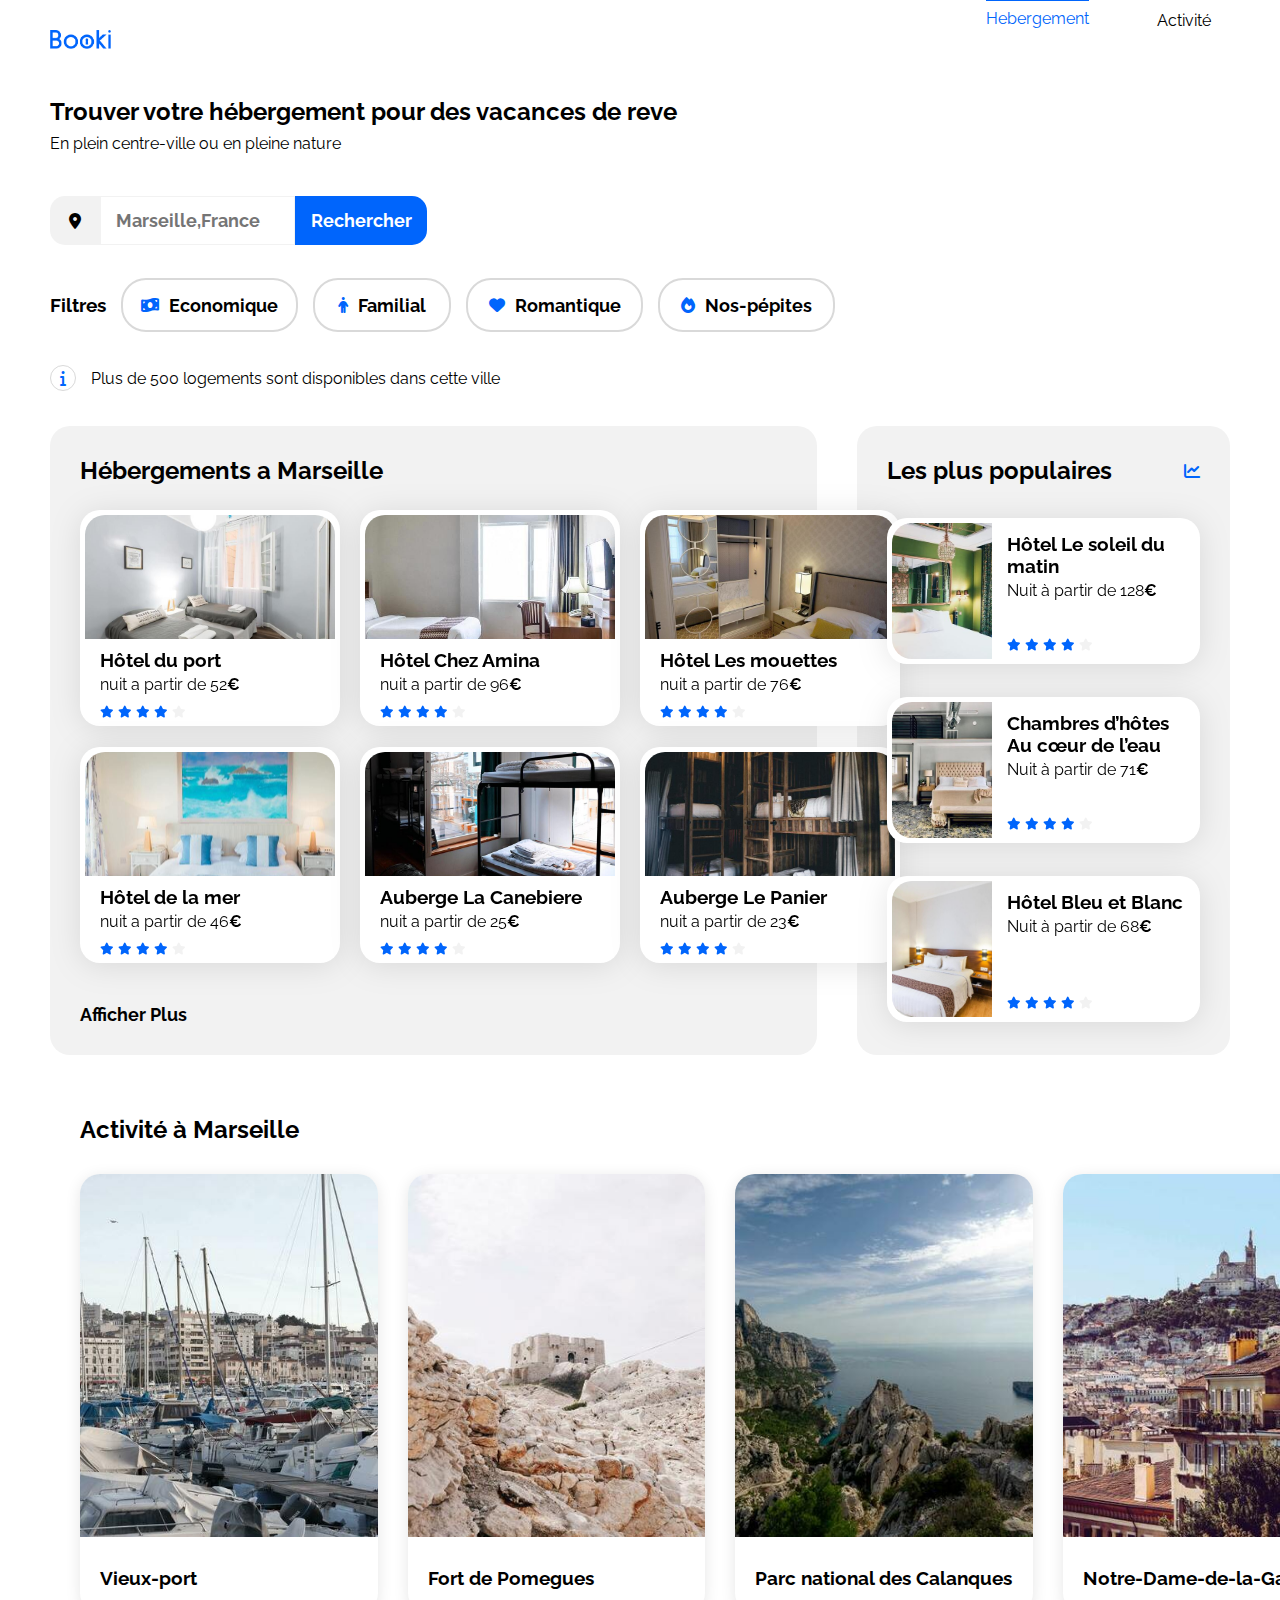
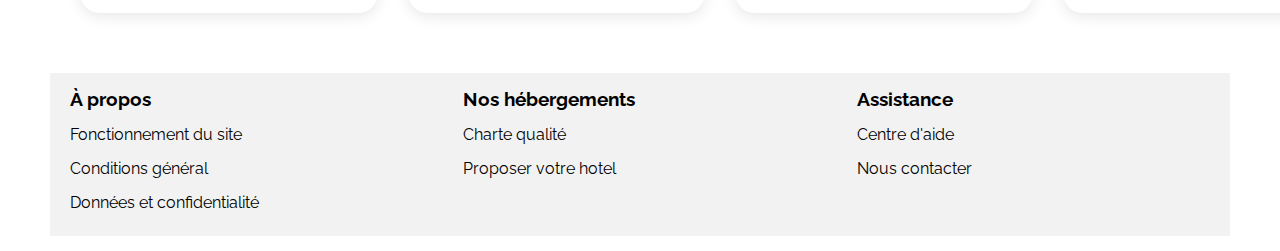
==== assets/index.html @ 6c4a09dc "envoie des documents sur le depot distant" ====
<!DOCTYPE html>
<html lang="fr">

<head>
    <meta charset="UTF-8">
    <meta name="viewport" content="width=device-width, initial-scale=1.0">
    <title>Booki</title>
    
<!-- Stylesheet-->

    <link rel="stylesheet" href="/assets/style.css">
    <link rel="stylesheet" href="https://cdnjs.cloudflare.com/ajax/libs/font-awesome/6.2.1/css/all.min.css"/>

<!-- Googlefonts--> 

    <link rel="preconnect" href="https://fonts.googleapis.com">
    <link rel="preconnect" href="https://fonts.gstatic.com" crossorigin>
    <link href="https://fonts.googleapis.com/css2?family=Raleway:wght@400;500;700&display=swap" rel="stylesheet">

</head>

<body>

    <div class="main-container">

    <!-- section logo/Navbar-->
        <header>
            <div class="logo">
                <img src="/assets/images/logo/Booki.png" alt="">
            </div>

            <nav class="navbar">
                <div class="button">
                    <div class="btn1">
                        <div class="underline-effect"></div>
                        <a class="navlinks" href="#hebergement" data-active="true">Hebergement</a> 
                    </div>
                    <div class="btn2">
                        <a class="navlinks" href="#activité" data-active="false">Activité</a>
                    </div> 
                </div>
            </nav>
        </header>

    
        <main>
        <!-- section Recherche-->   
        
        <section class="section-info">
            <div class="headline">
                <h2>Trouver votre hébergement pour des vacances de reve</h2>
                <p>En plein centre-ville ou en pleine nature</p>
             </div>

            <div class="search">
                <form action="#">
                    <div class="mapicon">
                        <i class="fa-solid fa-location-dot"></i>
                    </div>
                    <input class="search-input" type="search" placeholder="Marseille,France">
                    <button class="search-btn">Rechercher</button>
                    <button class="search-btn-phone"><i class="fa-solid fa-magnifying-glass"></i></button>
                </form>
            </div>

            <div class="filter-bar">
                <div class="filtretitle">
                     <h3>Filtres</h3>  
                </div>
                <div class="zonefiltres">
                    <div class="filtre-economique">
                        <div class="filter-icon">
                            <i class="fa-solid fa-money-bill-wave"></i>
                        </div>
                        <span>Economique</span>
    
                    </div>
                    <div class="filtre-familial">
                        <div class="filter-icon">
                            <i class="fa-solid fa-person"></i>
                        </div>
                        <span>Familial</span>
    
                    </div>
                    <div class="filtre-romantique">
                        <div class="filter-icon">
                            <i class="fa-solid fa-heart"></i>
                        </div>
                        <span>Romantique</span>
    
                    </div>
                    <div class="filtre-nos-pepites">
                        <div class="filter-icon">
                            <i class="fa-solid fa-fire"></i>
                        </div>
                        <span>Nos-pépites</span>
    
                    </div> 
                </div>
            </div>

            <div class="info-bar">
                <div class="info-icon">
                    <i class="fa-solid fa-info"></i>
                </div>
                <div class="info-txt">
                    <p>Plus de 500 logements sont disponibles dans cette ville</p>
                </div>
            </div>
        </section>
    
    <!-- section hebergement/populaire--> 


        <div id="hebergement"   class="hebergement-populaire">
            <section class="hebergement">
                <div class="hebergement-title">
                    <h2 class="section-title">Hébergements a Marseille</h2>
                </div>
                <div class="hebergements-card">
                    <div class="ligne1">
                        <a href="#">
                            <article class="card">
                                <img src="/assets/images/hebergement/fred-kleber.jpg" alt="">
                                <div class="card-content">
                                    <div class="card-txt">
                                        <h3 class="card-title">Hôtel du port</h3>
                                        <p class="card-subtitle">nuit a partir de 52<span class="euro">€</span></p>
                                    </div>
                                    <div class="card-rating">
                                        <i class="fa-xs fa-solid fa-star" aria-hidden="true"></i>
                                        <i class="fa-xs fa-solid fa-star" aria-hidden="true"></i>
                                        <i class="fa-xs fa-solid fa-star" aria-hidden="true"></i>
                                        <i class="fa-xs fa-solid fa-star" aria-hidden="true"></i>
                                        <i class="fa-xs fa-solid fa-star neutral-star" aria-hidden="true"></i>
                                        <span class="sr-only">Note de 4 sur 5</span>
                                    </div>
                                </div>
                            </article>
                        </a>
                        <a href="#">
                            <article class="card">
                                <img src="/assets/images/hebergement/febrian-zakaria.jpg" alt="">
                                <div class="card-content">
                                    <div class="card-txt">
                                        <h3 class="card-title">Hôtel Chez Amina</h3>
                                        <p class="card-subtitle">nuit a partir de 96<span class="euro">€</span></p>
                                    </div>
                                    <div class="card-rating">
                                        <i class="fa-xs fa-solid fa-star" aria-hidden="true"></i>
                                        <i class="fa-xs fa-solid fa-star" aria-hidden="true"></i>
                                        <i class="fa-xs fa-solid fa-star" aria-hidden="true"></i>
                                        <i class="fa-xs fa-solid fa-star" aria-hidden="true"></i>
                                        <i class="fa-xs fa-solid fa-star neutral-star" aria-hidden="true"></i>
                                        <span class="sr-only">Note de 4 sur 5</span>
                                    </div>
                                </div>
                            </article>
                        </a>
                        <a href="#">
                            <article class="card">
                                <img src="/assets/images/hebergement/reisetopia.jpg" alt="">
                                <div class="card-content">
                                    <div class="card-txt">
                                        <h3 class="card-title">Hôtel Les mouettes</h3>
                                        <p class="card-subtitle">nuit a partir de 76<span class="euro">€</span></p>
                                    </div>
                                    <div class="card-rating">
                                        <i class="fa-xs fa-solid fa-star" aria-hidden="true"></i>
                                        <i class="fa-xs fa-solid fa-star" aria-hidden="true"></i>
                                        <i class="fa-xs fa-solid fa-star" aria-hidden="true"></i>
                                        <i class="fa-xs fa-solid fa-star" aria-hidden="true"></i>
                                        <i class="fa-xs fa-solid fa-star neutral-star" aria-hidden="true"></i>
                                        <span class="sr-only">Note de 4 sur 5</span>
                                    </div>
                                </div>
                            </article>
                        </a>
                    </div>
                    <div class="ligne2">
                        <a href="#">
                            <article class="card">
                                <img src="/assets/images/hebergement/annie-spratt.jpg" alt="">
                                <div class="card-content">
                                    <div class="card-txt">
                                        <h3 class="card-title">Hôtel de la mer</h3>
                                        <p class="card-subtitle">nuit a partir de 46<span class="euro">€</span></p>
                                    </div>
                                    <div class="card-rating">
                                        <i class="fa-xs fa-solid fa-star" aria-hidden="true"></i>
                                        <i class="fa-xs fa-solid fa-star" aria-hidden="true"></i>
                                        <i class="fa-xs fa-solid fa-star" aria-hidden="true"></i>
                                        <i class="fa-xs fa-solid fa-star" aria-hidden="true"></i>
                                        <i class="fa-xs fa-solid fa-star neutral-star" aria-hidden="true"></i>
                                        <span class="sr-only">Note de 4 sur 5</span>
                                    </div>
                                </div>
                            </article>
                        </a>
                        <a href="#">
                            <article class="card">
                                <img src="/assets/images/hebergement/marcus-loke.jpg" alt="">
                                <div class="card-content">
                                    <div class="card-txt">
                                        <h3 class="card-title">Auberge La Canebiere</h3>
                                        <p class="card-subtitle">nuit a partir de 25<span class="euro">€</span></p>
                                    </div>
                                    <div class="card-rating">
                                        <i class="fa-xs fa-solid fa-star" aria-hidden="true"></i>
                                        <i class="fa-xs fa-solid fa-star" aria-hidden="true"></i>
                                        <i class="fa-xs fa-solid fa-star" aria-hidden="true"></i>
                                        <i class="fa-xs fa-solid fa-star" aria-hidden="true"></i>
                                        <i class="fa-xs fa-solid fa-star neutral-star" aria-hidden="true"></i>
                                        <span class="sr-only">Note de 4 sur 5</span>
                                    </div>
                                </div>
                            </article>
                        </a>
                        <a href="#">
                            <article class="card">
                                <img src="/assets/images/hebergement/nicate-lee.jpg" alt="">
                                <div class="card-content">
                                    <div class="card-txt">
                                        <h3 class="card-title">Auberge Le Panier</h3>
                                        <p class="card-subtitle">nuit a partir de 23<span class="euro">€</span></p>
                                    </div>
                                    <div class="card-rating">
                                        <i class="fa-xs fa-solid fa-star" aria-hidden="true"></i>
                                        <i class="fa-xs fa-solid fa-star" aria-hidden="true"></i>
                                        <i class="fa-xs fa-solid fa-star" aria-hidden="true"></i>
                                        <i class="fa-xs fa-solid fa-star" aria-hidden="true"></i>
                                        <i class="fa-xs fa-solid fa-star neutral-star" aria-hidden="true"></i>
                                        <span class="sr-only">Note de 4 sur 5</span>
                                    </div>
                                </div>
                            </article>
                        </a>
                    </div>
                    
                    
                </div>
                <div class="Affichertxt">
                    <span>Afficher Plus</span>
                </div>
            </section>

            <section class="populaires">
                    <div class="populaires-title">
                        <h2 class="section-title">Les plus populaires</h2>
                        <i class="fa-solid fa-chart-line" aria-hidden="true"></i>
                    </div>
                    <div class="populaires-cards">
                        <a href="#">
                            <article class="card">
                                <img src="/assets/images/hebergement/emile-guillemot.jpg" alt="Image de la chambre d'hôtel montrant un lit">
                                <div class="card-content">
                                    <div class="card-txt">
                                        <h3 class="card-title">Hôtel Le soleil du matin</h3>
                                        <p class="card-subtitle">Nuit à partir de 128<span class="euro">€</span></p>
                                    </div>
                                    <div class="card-rating">
                                        <i class="fa-xs fa-solid fa-star" aria-hidden="true"></i>
                                        <i class="fa-xs fa-solid fa-star" aria-hidden="true"></i>
                                        <i class="fa-xs fa-solid fa-star" aria-hidden="true"></i>
                                        <i class="fa-xs fa-solid fa-star" aria-hidden="true"></i>
                                        <i class="fa-xs fa-solid fa-star neutral-star" aria-hidden="true"></i>
                                        <span class="sr-only">Note de 4 sur 5</span>
                                    </div>
                                </div>
                            </article>
                        </a>
                        <a href="#">
                            <article class="card">
                                <img src="/assets/images/hebergement/aw-creative.jpg" alt="Image de la chambre d'hôtel montrant un lit">
                                <div class="card-content">
                                    <div class="card-txt">
                                        <h3 class="card-title">Chambres d’hôtes Au cœur de l’eau</h3>
                                        <p class="card-subtitle">Nuit à partir de 71<span class="euro">€</span></p>
                                    </div>
                                    <div class="card-rating">
                                        <i class="fa-xs fa-solid fa-star" aria-hidden="true"></i>
                                        <i class="fa-xs fa-solid fa-star" aria-hidden="true"></i>
                                        <i class="fa-xs fa-solid fa-star" aria-hidden="true"></i>
                                        <i class="fa-xs fa-solid fa-star" aria-hidden="true"></i>
                                        <i class="fa-xs fa-solid fa-star neutral-star" aria-hidden="true"></i>
                                        <span class="sr-only">Note de 4 sur 5</span>
                                    </div>
                                </div> 
                            </article>
                        </a>
                        <a href="#">
                            <article class="card">
                                <img src="/assets/images/hebergement/febrian-zakaria2.jpg" alt="Image de la chambre d'hôtel montrant un lit">
                                <div class="card-content">
                                    <div class="card-txt">
                                        <h3 class="card-title">Hôtel Bleu et Blanc</h3>
                                        <p class="card-subtitle">Nuit à partir de 68<span class="euro">€</span></p>
                                    </div>
                                    <div class="card-rating">
                                        <i class="fa-xs fa-solid fa-star" aria-hidden="true"></i>
                                        <i class="fa-xs fa-solid fa-star" aria-hidden="true"></i>
                                        <i class="fa-xs fa-solid fa-star" aria-hidden="true"></i>
                                        <i class="fa-xs fa-solid fa-star" aria-hidden="true"></i>
                                        <i class="fa-xs fa-solid fa-star neutral-star" aria-hidden="true"></i>
                                        <span class="sr-only">Note de 4 sur 5</span>
                                    </div>
                                </div>
                            </article>
                        </a>
                    </div>
                </section>
        </div>

    <!-- section activite-->
    
        <div id="activité" class="activité">
            <div class="activite-title">
                <h2 class="section-title">Activité à Marseille</h2>
            </div>

            <div class="activite-cards">
                <a href="#">
                    <article class="card">
                        <img src="/assets/images/activité/reno-laithienne.jpg" alt="">
                        <div class="card-content">
                            <h3 class="card-title">Vieux-port</h3>
                        </div>
                    </article>
                </a>

                <a href="#">
                    <article class="card">
                        <img src="/assets/images/activité/paul-hermann.jpg" alt="">
                        <div class="card-content">
                            <h3 class="card-title">Fort de Pomegues</h3>
                        </div>
                    </article>
                </a>

                <a href="#">
                    <article class="card">
                        <img src="/assets/images/activité/kilyan-sockalingum.jpg" alt="">
                        <div class="card-content">
                            <h3 class="card-title">Parc national des Calanques</h3>
                        </div>
                    </article>
                </a>

                <a href="#">
                    <article class="card">
                        <img src="/assets/images/activité/florian-wehde.jpg" alt="">
                        <div class="card-content">
                            <h3 class="card-title">Notre-Dame-de-la-Garde</h3>
                        </div>
                    </article>
                </a>

            </div>
        </div>
    </main>
    <!-- section Footer--> 

        <footer>
            <div class="zone">
               <div class="zonetxt">
                <h3>À propos</h3>
                <a href="#">Fonctionnement du site</a>
                <a href="#">Conditions général</a>
                <a href="#">Données et confidentialité</a>
               </div> 
            </div>

            <div class="zone">
                <div class="zonetxt">
                 <h3>Nos hébergements</h3>
                 <a href="#">Charte qualité</a>
                 <a href="#">Proposer votre hotel</a>
                </div> 
             </div>

             <div class="zone">
                <div class="zonetxt">
                 <h3>Assistance</h3> 
                 <a href="#">Centre d'aide</a>
                 <a href="#">Nous contacter</a>
                </div> 
             </div>
        </footer>
    </div>
</body>
---- assets/style.css ----
/****** General ***********/
* {
    font-family: 'Raleway', sans-serif;
    text-decoration: none;
    margin: 0;
}


body {
    display: flex;
    justify-content: center;
}

.main-container{
    width: 100%;
    max-width: 1440px;
    padding: 0 50px;
    box-sizing: border-box;
    display: flex;
    flex-direction: column;
}


/* style du header */
header {
    width: 100%;
    max-width: 1440px;
    height: 97px;
    display: flex;
    flex-direction: row;
    justify-content: space-between;
}

.logo img {
    width: 61px;
    height: 19px;
    padding-top: 30px;
}

.navbar {
    display: flex;
    justify-content:flex-end;
    width: 344px;
    height: 35px;

}

.button {
    display: flex;
    flex-direction: row;
    align-items: center;
    width: 244px;
    height: 35px;
    gap: 68px;
}

.btn1 {
    border-top: solid 2px #0065fc;
    color: #0065fc;
    height: 35px;
    display: flex;
    justify-content: center;
    align-items: center;
}

.btn1 .navlinks {
    color: #0065fc;
    font-weight: 400;
    font-size: 16px;
}

.btn2 {
    height: 35px;
    display: flex;
    align-items: center;
    justify-content: center;
    padding-top: 5px;
}

.btn2 .navlinks {
    color: black;
    font-weight: 400;
    font-size: 16px;
}


/* Style de la partie info */

.section-info {
    display: flex;
    flex-direction: column;
    gap: 35px;
    width: 100%;
}

.headline p {
    font-size: 16px;
    font-weight: 400;
    line-height: 35px;
}

/* Style de la section recherche */
form {
    display: flex;
}

.search-input {
    width: 195px;
    height: 49px;
    border: solid #F2F2F2 1px;
    padding: 15px;
    font-size: 18px;
    font-weight: 700;
}

.search-btn {
    width: 132px;
    height: 49px;
    border: 1px;
    border-top-right-radius: 15px;
    border-bottom-right-radius: 15px;
    background-color: #0065fc;
    display: flex;
    justify-content: center;
    align-items: center;
    color: white;
    font-size: 18px;
    font-weight: 700;
}

.search-btn-phone{
    width:  49px;
    height: 49px;
    border: 1px;
    border-radius: 15px;
    background-color: #0065fc;
    display: none;
    justify-content: center;
    align-items: center;
    font-size: 18px;
    font-weight: 700;
}

.search-btn-phone i {
    color: white;
}

.mapicon {
    display: flex;
    width: 50px;
    height: 49px;
    align-items: center;
    justify-content: center;
    box-sizing: border-box;
    border-top-left-radius: 15px;
    border-bottom-left-radius: 15px;
    background-color: #F2F2F2;
}

.mapicon i {
    color: black;
}

/* Style de la section filtres */

.filter-bar {
    height: 50px;
    width: 100%;
    gap: 15px;
    display: flex;
    flex-direction: row;
    align-items: center;
}

.zonefiltres {
    display: flex;
    flex-direction: row;
    gap: 15px;
}

.filter-bar span {
    color: black;
    font-size: 18px;
    font-weight: 700;
}

.filtre-economique {
    height: 50px;
    width: 173px;
    border: 2px solid #D9D9D9;
    border-radius:25px;
    display: flex;
    justify-content: center;
    align-items: center;
    gap: 10px;

}

.filtre-romantique{
    height: 50px;
    width: 173px;
    border: 2px solid #D9D9D9;
    border-radius:25px;
    display: flex;
    justify-content: center;
    align-items: center;
    gap: 10px;
}

.filtre-familial{
    height: 50px;
    width: 134px;
    border: 2px solid #D9D9D9;
    border-radius:25px;
    display: flex;
    justify-content: center;
    align-items: center;
    gap: 10px;
}

.filtre-nos-pepites{
    height: 50px;
    width: 173px;
    border: 2px solid #D9D9D9;
    border-radius:25px;
    display: flex;
    justify-content: center;
    align-items: center;
    gap: 10px;

}

.filter-icon i {
    color: #0065fc;
    font-weight: 900;

}

/* Style Info bar */

.info-bar {
 display: flex;
 flex-direction: row;
 align-items: center;
 gap: 15px;
 margin-bottom: 35px;
}

.info-icon {
    width: 24px;
    height: 24px;
    border: 1px solid #D9D9D9;
    border-radius: 50%;
    display: flex;
    align-items: center;
    justify-content: center;
}

.info-icon i {
    color: #0065fc;
}

/* Hebergement et populaire */

.hebergement-populaire {
    display: flex;
    justify-content: space-between;
    gap: 40px;
    width: 100%;
}

.hebergement-populaire section {
    background-color: #F2F2F2;
    border-radius: 20px;
    padding: 30px;
    box-sizing: border-box;
    gap: 30px;
}

.card img {
    object-fit: cover;
}

.euro {
    font-weight: 700;
}

.fa-solid {
    color: #0065fc;
}

.neutral-star {
    color: #F2F2F2;
}

.card-title {
    margin-top: 10px;
    margin-bottom: 4px;
    color: black;
}

/* Hebergement*/

.hebergement {
    width: 65% ;
}

.hebergements-card {
    display: flex;
    flex-direction: column;
    gap: 30px;
    padding-top: 25px;
}

.ligne1 {
    display: flex;
    flex-direction: row;
    gap: 20px;
    width: 811px;
    height: 207px;
}

.ligne2 {
    display: flex;
    flex-direction: row;
    gap: 20px;
    width: 811px;
    height: 207px;
}
.hebergements-card img {
    width: 250px;
    height: 124px;
    border-top-left-radius: 20px;
    border-top-right-radius: 20px;
}
.hebergements-card .card {
    display: flex;
    background-color: white;
    flex-direction: column;
    border-radius: 20px;
    padding: 5px;
    filter: drop-shadow(0px 3px 15px rgba(0, 0, 0, 0.1));
}

.hebergements-card .card-content {
    display: flex;
    flex-direction: column;
    padding-left: 15px;
    gap: 8px;
}


.hebergements-card .card-subtitle {
    margin: 0;
    color: black;
}

.Affichertxt {
    font-size: 18px;
    font-weight: 700;
    margin-top: 50px;
}


/* Populaire */

.populaires {
    width: 32%;
}

.populaires-title {
    display: flex;
    justify-content: space-between;
    align-items: center;
}

.populaires-cards .card {
    display: flex;
    margin-top: 33px;
    background-color: white;
    border-radius: 20px;
    padding: 5px;
    filter: drop-shadow(0px 3px 15px rgba(0, 0, 0, 0.1));
}

.populaires-cards img {
    width: 33%;
    height: 136px;
    border-top-left-radius: 20px;
    border-bottom-left-radius: 20px;
}

.populaires-cards .card-content {
    width: 67%;
    padding-left: 15px;
    display: flex;
    flex-direction: column;
    justify-content: space-between;
    box-sizing: border-box;
}

.populaires-cards .card-title {
    margin-top: 10px;
    margin-bottom: 4px;
}

.populaires-cards .card-subtitle {
    margin: 0;
    color: black;
}

.populaires-cards .card-rating {
    margin-bottom: 5px;
}

/* Style section activité */

.activité {
    width: 100%;
    gap: 30px;
    padding: 30px;
    margin-top: 30px;
    margin-bottom: 30px;
    display: flex;
    flex-direction: column;
}

.activite-cards {
    display: flex;
    flex-direction: row;
    gap: 30px;
}

.activite-cards .card {
    width: 297.5px;
    height: 439px;
    background-color: white;
    display: flex;
    flex-direction: column;
    border-radius: 20px;
    box-shadow: 0px 3px 15px 0px rgba(0, 0, 0, 0.1);

}

.activite-cards img {
    width: 297.5px;
    height: 363px;
    border-top-left-radius: 20px;
    border-top-right-radius: 20px;
}

.activite-cards .card-content {
    padding: 20px;
}

/* Style du footer */

footer {
    width: 100%;
    height: 163px;
    background-color:rgba(242, 242, 242, 1);
    display: flex;
    flex-direction: row;
}

.zone {
    width: 446.67px;
    height: 163px;
    padding-left: 20px;
    padding-top: 15px;
}
.zonetxt  {
    padding-left: 0%;
    display: flex;
    flex-direction: column;
    gap: 15px;
}
.zonetxt a {
    font-size: 16px;
    font-weight: 400;
    color: black;
}

/* Version responsive (media queries) */

/* Medium devices (tablets, less/equal than 1024px) */
@media screen and (max-width: 1024px) {


.hebergement-populaire {
    flex-direction: column;
    width: 924px;
}

.hebergement {
    width: 100%;
}

.hebergements-card .card {
    width: 268px;
}

.hebergements-card img {
    width: 100%;
}

.populaires {
    width: 100%;
}

.populaires-cards {
    display: flex;
    flex-direction: row;
    justify-content: space-between;
}

.populaires-cards a {
    width: 30%;
}

.populaires-cards .card-title {
    font-size: 14px;
}

.populaires-cards .card-subtitle {
    font-size: 13px;
}

.activite-cards .card {
    width: 193.5px;
    height: 270px;
}
.activite-cards img {
    width: 193.5px;
    height: 172px;
}


}

/* Petit ecran (telephones,plus petit ou egal a 375px ) 

@media screen and (max-width: 375px) {

    .main-container {
        padding: 0;
    }

    header {
        flex-direction: column;
        align-items: center;
        margin-bottom: 30px;
    }

    .navbar {
        width: 100%
    }

    .button {
        width: 100%;
        gap: 0;
    }

    .btn1 {
        border-bottom: solid 2px #0065fc;
        border-top: none;
        width: 50%;
    }

    .btn2 {
        border-bottom: solid 2px #F2F2F2;
        width: 50%;
    }

    .section-info {
        padding-left: 20px;
        padding-right: 20px;
    }

    .search-btn {
        display: none;
    }

    .search-btn-phone {
        display: flex;
    }

    .search-input {
        width: 236px;
    }

    .filter-bar {
        flex-direction: column;
    }


  
}  */
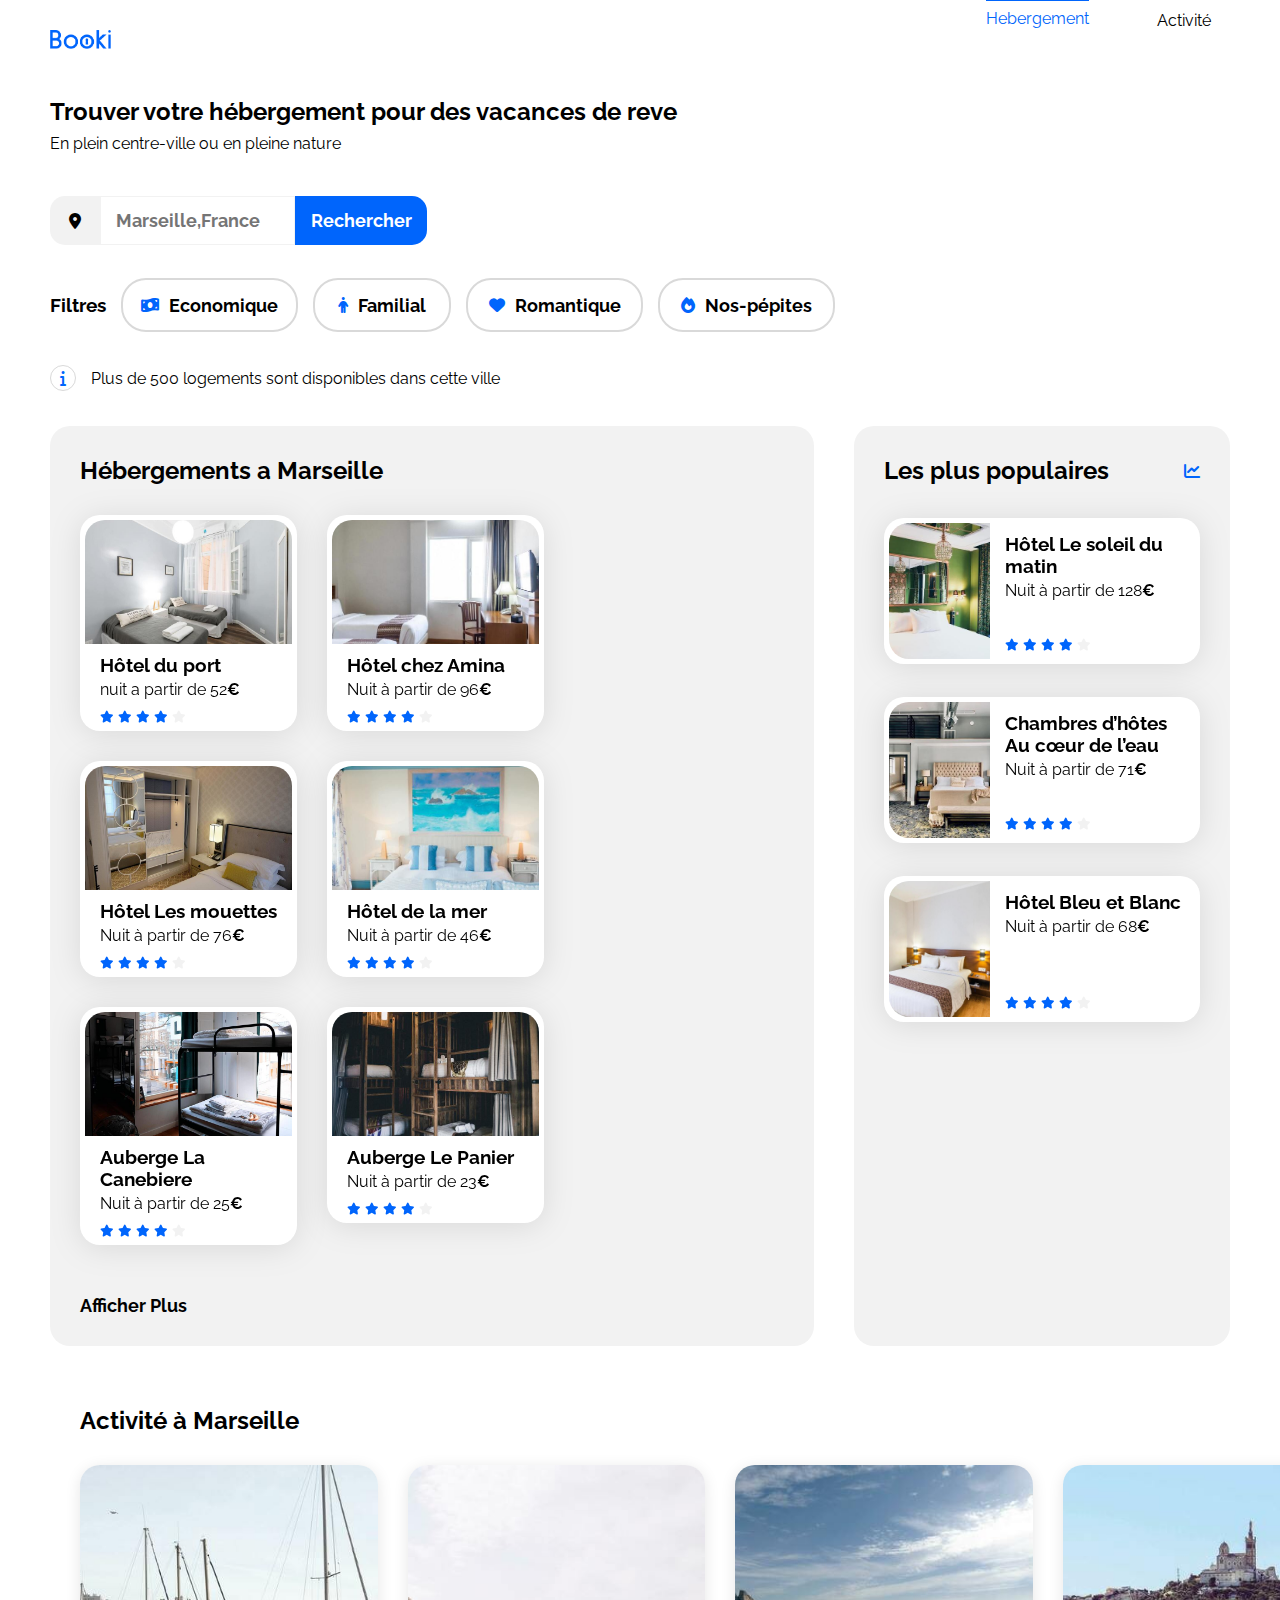
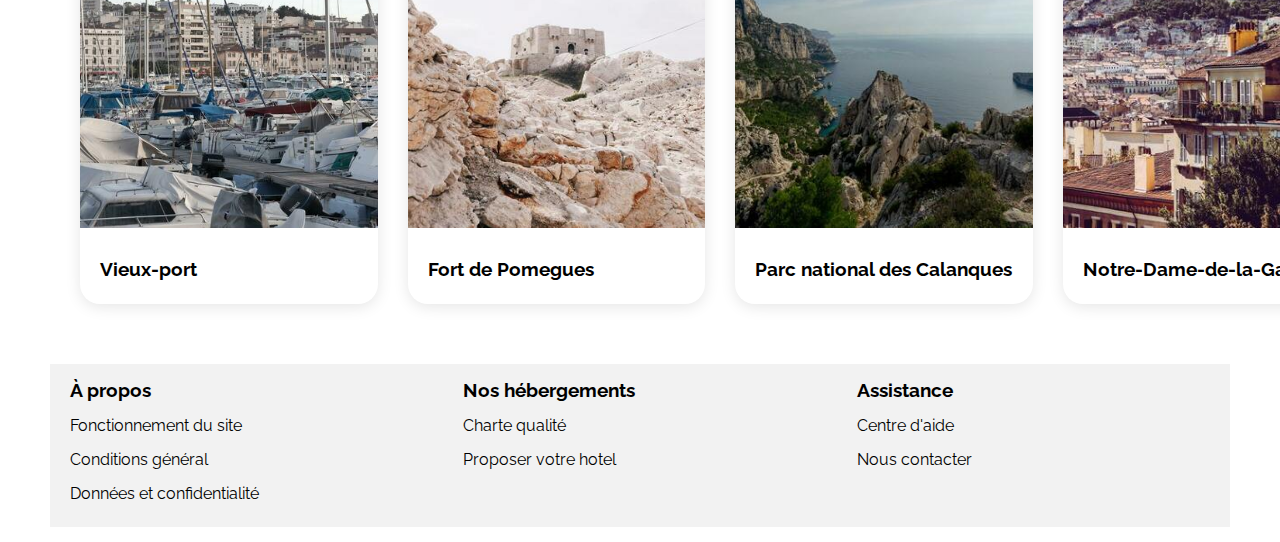
==== commit f61bd08e: "changement des cartes de la partie hebergement" ====
--- a/assets/index.html
+++ b/assets/index.html
@@ -117,128 +117,130 @@
                 <div class="hebergement-title">
                     <h2 class="section-title">Hébergements a Marseille</h2>
                 </div>
-                <div class="hebergements-card">
-                    <div class="ligne1">
-                        <a href="#">
-                            <article class="card">
-                                <img src="/assets/images/hebergement/fred-kleber.jpg" alt="">
-                                <div class="card-content">
-                                    <div class="card-txt">
-                                        <h3 class="card-title">Hôtel du port</h3>
-                                        <p class="card-subtitle">nuit a partir de 52<span class="euro">€</span></p>
-                                    </div>
-                                    <div class="card-rating">
-                                        <i class="fa-xs fa-solid fa-star" aria-hidden="true"></i>
-                                        <i class="fa-xs fa-solid fa-star" aria-hidden="true"></i>
-                                        <i class="fa-xs fa-solid fa-star" aria-hidden="true"></i>
-                                        <i class="fa-xs fa-solid fa-star" aria-hidden="true"></i>
-                                        <i class="fa-xs fa-solid fa-star neutral-star" aria-hidden="true"></i>
-                                        <span class="sr-only">Note de 4 sur 5</span>
-                                    </div>
-                                </div>
-                            </article>
-                        </a>
-                        <a href="#">
-                            <article class="card">
-                                <img src="/assets/images/hebergement/febrian-zakaria.jpg" alt="">
-                                <div class="card-content">
-                                    <div class="card-txt">
-                                        <h3 class="card-title">Hôtel Chez Amina</h3>
-                                        <p class="card-subtitle">nuit a partir de 96<span class="euro">€</span></p>
-                                    </div>
-                                    <div class="card-rating">
-                                        <i class="fa-xs fa-solid fa-star" aria-hidden="true"></i>
-                                        <i class="fa-xs fa-solid fa-star" aria-hidden="true"></i>
-                                        <i class="fa-xs fa-solid fa-star" aria-hidden="true"></i>
-                                        <i class="fa-xs fa-solid fa-star" aria-hidden="true"></i>
-                                        <i class="fa-xs fa-solid fa-star neutral-star" aria-hidden="true"></i>
-                                        <span class="sr-only">Note de 4 sur 5</span>
-                                    </div>
-                                </div>
-                            </article>
-                        </a>
-                        <a href="#">
-                            <article class="card">
-                                <img src="/assets/images/hebergement/reisetopia.jpg" alt="">
-                                <div class="card-content">
-                                    <div class="card-txt">
-                                        <h3 class="card-title">Hôtel Les mouettes</h3>
-                                        <p class="card-subtitle">nuit a partir de 76<span class="euro">€</span></p>
-                                    </div>
-                                    <div class="card-rating">
-                                        <i class="fa-xs fa-solid fa-star" aria-hidden="true"></i>
-                                        <i class="fa-xs fa-solid fa-star" aria-hidden="true"></i>
-                                        <i class="fa-xs fa-solid fa-star" aria-hidden="true"></i>
-                                        <i class="fa-xs fa-solid fa-star" aria-hidden="true"></i>
-                                        <i class="fa-xs fa-solid fa-star neutral-star" aria-hidden="true"></i>
-                                        <span class="sr-only">Note de 4 sur 5</span>
-                                    </div>
-                                </div>
-                            </article>
-                        </a>
-                    </div>
-                    <div class="ligne2">
-                        <a href="#">
-                            <article class="card">
-                                <img src="/assets/images/hebergement/annie-spratt.jpg" alt="">
-                                <div class="card-content">
-                                    <div class="card-txt">
-                                        <h3 class="card-title">Hôtel de la mer</h3>
-                                        <p class="card-subtitle">nuit a partir de 46<span class="euro">€</span></p>
-                                    </div>
-                                    <div class="card-rating">
-                                        <i class="fa-xs fa-solid fa-star" aria-hidden="true"></i>
-                                        <i class="fa-xs fa-solid fa-star" aria-hidden="true"></i>
-                                        <i class="fa-xs fa-solid fa-star" aria-hidden="true"></i>
-                                        <i class="fa-xs fa-solid fa-star" aria-hidden="true"></i>
-                                        <i class="fa-xs fa-solid fa-star neutral-star" aria-hidden="true"></i>
-                                        <span class="sr-only">Note de 4 sur 5</span>
-                                    </div>
-                                </div>
-                            </article>
-                        </a>
-                        <a href="#">
-                            <article class="card">
-                                <img src="/assets/images/hebergement/marcus-loke.jpg" alt="">
-                                <div class="card-content">
-                                    <div class="card-txt">
-                                        <h3 class="card-title">Auberge La Canebiere</h3>
-                                        <p class="card-subtitle">nuit a partir de 25<span class="euro">€</span></p>
-                                    </div>
-                                    <div class="card-rating">
-                                        <i class="fa-xs fa-solid fa-star" aria-hidden="true"></i>
-                                        <i class="fa-xs fa-solid fa-star" aria-hidden="true"></i>
-                                        <i class="fa-xs fa-solid fa-star" aria-hidden="true"></i>
-                                        <i class="fa-xs fa-solid fa-star" aria-hidden="true"></i>
-                                        <i class="fa-xs fa-solid fa-star neutral-star" aria-hidden="true"></i>
-                                        <span class="sr-only">Note de 4 sur 5</span>
-                                    </div>
-                                </div>
-                            </article>
-                        </a>
-                        <a href="#">
-                            <article class="card">
-                                <img src="/assets/images/hebergement/nicate-lee.jpg" alt="">
-                                <div class="card-content">
-                                    <div class="card-txt">
-                                        <h3 class="card-title">Auberge Le Panier</h3>
-                                        <p class="card-subtitle">nuit a partir de 23<span class="euro">€</span></p>
-                                    </div>
-                                    <div class="card-rating">
-                                        <i class="fa-xs fa-solid fa-star" aria-hidden="true"></i>
-                                        <i class="fa-xs fa-solid fa-star" aria-hidden="true"></i>
-                                        <i class="fa-xs fa-solid fa-star" aria-hidden="true"></i>
-                                        <i class="fa-xs fa-solid fa-star" aria-hidden="true"></i>
-                                        <i class="fa-xs fa-solid fa-star neutral-star" aria-hidden="true"></i>
-                                        <span class="sr-only">Note de 4 sur 5</span>
-                                    </div>
-                                </div>
-                            </article>
-                        </a>
-                    </div>
+
+                <div class="hebergements-cards">
                     
-                    
-                </div>
+                    <a href="#">
+                        <article class="card">
+                            <img src="/assets/images/hebergement/fred-kleber.jpg" alt="">
+                            <div class="card-content">
+                                <div class="card-txt">
+                                    <h3 class="card-title">Hôtel du port</h3>
+                                    <p class="card-subtitle">nuit a partir de 52<span class="euro">€</span></p>
+                                </div>
+                                <div class="card-rating">
+                                    <i class="fa-xs fa-solid fa-star" aria-hidden="true"></i>
+                                    <i class="fa-xs fa-solid fa-star" aria-hidden="true"></i>
+                                    <i class="fa-xs fa-solid fa-star" aria-hidden="true"></i>
+                                    <i class="fa-xs fa-solid fa-star" aria-hidden="true"></i>
+                                    <i class="fa-xs fa-solid fa-star neutral-star" aria-hidden="true"></i>
+                                    <span class="sr-only">Note de 4 sur 5</span>
+                                </div>
+                            </div>
+                        </article>
+                    </a>
+
+                    <a href="#">
+                        <article class="card">
+                            <img src="/assets/images/hebergement/febrian-zakaria.jpg" alt="">
+                            <div class="card-content">
+                                <div class="card-txt">
+                                    <h3 class="card-title">Hôtel chez Amina</h3>
+                                    <p class="card-subtitle">Nuit à partir de 96<span class="euro">€</span></p>
+                                </div>
+                                <div class="card-rating">
+                                    <i class="fa-xs fa-solid fa-star" aria-hidden="true"></i>
+                                    <i class="fa-xs fa-solid fa-star" aria-hidden="true"></i>
+                                    <i class="fa-xs fa-solid fa-star" aria-hidden="true"></i>
+                                    <i class="fa-xs fa-solid fa-star" aria-hidden="true"></i>
+                                    <i class="fa-xs fa-solid fa-star neutral-star" aria-hidden="true"></i>
+                                    <span class="sr-only">Note de 4 sur 5</span>
+                                </div>
+                            </div>
+                        </article>
+                    </a>
+
+                    <a href="#">
+                        <article class="card">
+                            <img src="/assets/images/hebergement/reisetopia.jpg" alt="">
+                            <div class="card-content">
+                                <div class="card-txt">
+                                    <h3 class="card-title">Hôtel Les mouettes</h3>
+                                    <p class="card-subtitle">Nuit à partir de 76<span class="euro">€</span></p>
+                                </div>
+                                <div class="card-rating">
+                                    <i class="fa-xs fa-solid fa-star" aria-hidden="true"></i>
+                                    <i class="fa-xs fa-solid fa-star" aria-hidden="true"></i>
+                                    <i class="fa-xs fa-solid fa-star" aria-hidden="true"></i>
+                                    <i class="fa-xs fa-solid fa-star" aria-hidden="true"></i>
+                                    <i class="fa-xs fa-solid fa-star neutral-star" aria-hidden="true"></i>
+                                    <span class="sr-only">Note de 4 sur 5</span>
+                                </div>
+                            </div>
+                        </article>
+                    </a>
+
+                    <a href="#">
+                        <article class="card">
+                            <img src="/assets/images/hebergement/annie-spratt.jpg" alt="">
+                            <div class="card-content">
+                                <div class="card-txt">
+                                    <h3 class="card-title">Hôtel de la mer</h3>
+                                    <p class="card-subtitle">Nuit à partir de 46<span class="euro">€</span></p>
+                                </div>
+                                <div class="card-rating">
+                                    <i class="fa-xs fa-solid fa-star" aria-hidden="true"></i>
+                                    <i class="fa-xs fa-solid fa-star" aria-hidden="true"></i>
+                                    <i class="fa-xs fa-solid fa-star" aria-hidden="true"></i>
+                                    <i class="fa-xs fa-solid fa-star" aria-hidden="true"></i>
+                                    <i class="fa-xs fa-solid fa-star neutral-star" aria-hidden="true"></i>
+                                    <span class="sr-only">Note de 4 sur 5</span>
+                                </div>
+                            </div>
+                        </article>
+                    </a>
+
+                    <a href="#">
+                        <article class="card">
+                            <img src="/assets/images/hebergement/marcus-loke.jpg" alt="">
+                            <div class="card-content">
+                                <div class="card-txt">
+                                    <h3 class="card-title">Auberge La Canebiere</h3>
+                                    <p class="card-subtitle">Nuit à partir de 25<span class="euro">€</span></p>
+                                </div>
+                                <div class="card-rating">
+                                    <i class="fa-xs fa-solid fa-star" aria-hidden="true"></i>
+                                    <i class="fa-xs fa-solid fa-star" aria-hidden="true"></i>
+                                    <i class="fa-xs fa-solid fa-star" aria-hidden="true"></i>
+                                    <i class="fa-xs fa-solid fa-star" aria-hidden="true"></i>
+                                    <i class="fa-xs fa-solid fa-star neutral-star" aria-hidden="true"></i>
+                                    <span class="sr-only">Note de 4 sur 5</span>
+                                </div>
+                            </div>
+                        </article>
+                    </a>
+
+                    <a href="#">
+                        <article class="card">
+                            <img src="/assets/images/hebergement/nicate-lee.jpg" alt="">
+                            <div class="card-content">
+                                <div class="card-txt">
+                                    <h3 class="card-title">Auberge Le Panier</h3>
+                                    <p class="card-subtitle">Nuit à partir de 23<span class="euro">€</span></p>
+                                </div>
+                                <div class="card-rating">
+                                    <i class="fa-xs fa-solid fa-star" aria-hidden="true"></i>
+                                    <i class="fa-xs fa-solid fa-star" aria-hidden="true"></i>
+                                    <i class="fa-xs fa-solid fa-star" aria-hidden="true"></i>
+                                    <i class="fa-xs fa-solid fa-star" aria-hidden="true"></i>
+                                    <i class="fa-xs fa-solid fa-star neutral-star" aria-hidden="true"></i>
+                                    <span class="sr-only">Note de 4 sur 5</span>
+                                </div>
+                            </div>
+                        </article>
+                    </a>
+                </div>
+                
                 <div class="Affichertxt">
                     <span>Afficher Plus</span>
                 </div>
--- a/assets/style.css
+++ b/assets/style.css
@@ -264,7 +264,6 @@
 
 .hebergement-populaire {
     display: flex;
-    justify-content: space-between;
     gap: 40px;
     width: 100%;
 }
@@ -277,6 +276,11 @@
     gap: 30px;
 }
 
+.hebergement-populaire .card-subtitle {
+    margin: 0%;
+    color: black;
+}
+
 .card img {
     object-fit: cover;
 }
@@ -305,44 +309,36 @@
     width: 65% ;
 }
 
-.hebergements-card {
-    display: flex;
-    flex-direction: column;
+.hebergements-cards {
+    display: flex;
+    flex-direction: row;
+    flex-wrap: wrap;
     gap: 30px;
-    padding-top: 25px;
-}
-
-.ligne1 {
-    display: flex;
-    flex-direction: row;
-    gap: 20px;
-    width: 811px;
-    height: 207px;
-}
-
-.ligne2 {
-    display: flex;
-    flex-direction: row;
-    gap: 20px;
-    width: 811px;
-    height: 207px;
-}
-.hebergements-card img {
-    width: 250px;
+    width: 100%;
+    margin-top: 30px;
+}
+
+.hebergements-cards a {
+    width: 30.8%;
+}
+
+.hebergements-cards .card {
+    display: flex;
+    flex-direction: column;
+    border-radius: 20px;
+    padding: 5px;
+    filter: drop-shadow(0px 3px 15px rgba(0, 0, 0, 0.1));
+    background-color: white;
+}
+
+.hebergements-cards img {
+    width: 100%;
     height: 124px;
     border-top-left-radius: 20px;
     border-top-right-radius: 20px;
 }
-.hebergements-card .card {
-    display: flex;
-    background-color: white;
-    flex-direction: column;
-    border-radius: 20px;
-    padding: 5px;
-    filter: drop-shadow(0px 3px 15px rgba(0, 0, 0, 0.1));
-}
-
-.hebergements-card .card-content {
+
+.hebergements-cards .card-content {
     display: flex;
     flex-direction: column;
     padding-left: 15px;
@@ -350,10 +346,7 @@
 }
 
 
-.hebergements-card .card-subtitle {
-    margin: 0;
-    color: black;
-}
+
 
 .Affichertxt {
     font-size: 18px;
@@ -404,10 +397,6 @@
     margin-bottom: 4px;
 }
 
-.populaires-cards .card-subtitle {
-    margin: 0;
-    color: black;
-}
 
 .populaires-cards .card-rating {
     margin-bottom: 5px;
@@ -538,9 +527,9 @@
 
 }
 
-/* Petit ecran (telephones,plus petit ou egal a 375px ) 
-
-@media screen and (max-width: 375px) {
+/*Petit ecran (telephones,plus petit ou egal a 764px ) */
+
+@media screen and (max-width: 764px) {
 
     .main-container {
         padding: 0;
@@ -550,6 +539,73 @@
         flex-direction: column;
         align-items: center;
         margin-bottom: 30px;
+        gap: 20px;
+    }
+
+    .navbar {
+        width: 100%;
+        justify-content: center;
+    }
+
+    .button {
+        width: 100%;
+        justify-content: center;
+        gap: 0%;
+    }
+
+    .btn1 {
+        width: 50%;
+    }
+
+    .btn2 {
+        width: 50%;
+    }
+
+    .section-info {
+        padding-left: 20px;
+        padding-right: 20px;
+    }
+    
+    .search-btn {
+        display: none;
+    }
+
+    .search-btn-phone {
+        display: flex;
+    }
+
+    .filter-bar {
+        flex-direction: column;
+        align-items: flex-start;
+        margin-bottom: 30px;
+    }
+
+    .hebergement-populaire {
+        width: 100%;
+    }
+
+}
+
+
+
+
+
+
+
+
+
+/* Petit ecran (telephones,plus petit ou egal a 375px ) 
+
+@media screen and (max-width: 375px) {
+
+    .main-container {
+        padding: 0;
+    }
+
+    header {
+        flex-direction: column;
+        align-items: center;
+        margin-bottom: 30px;
     }
 
     .navbar {
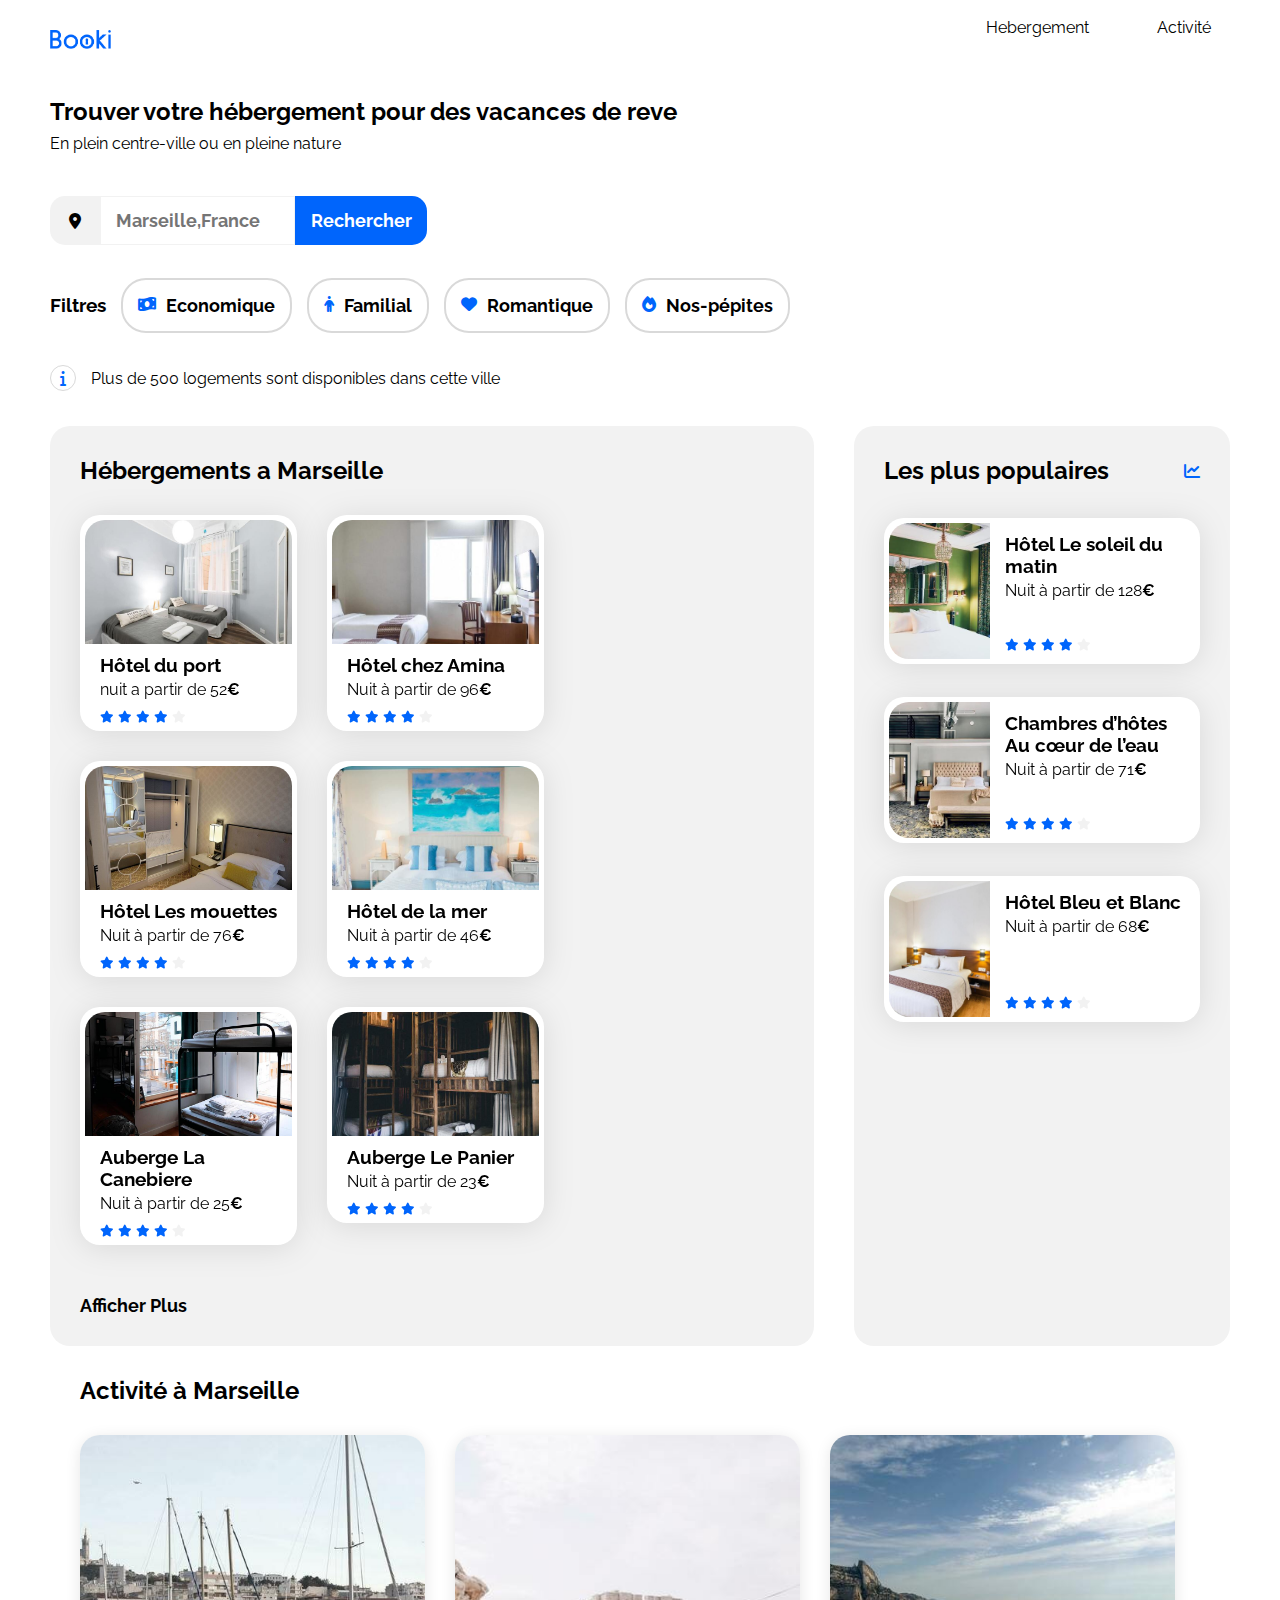
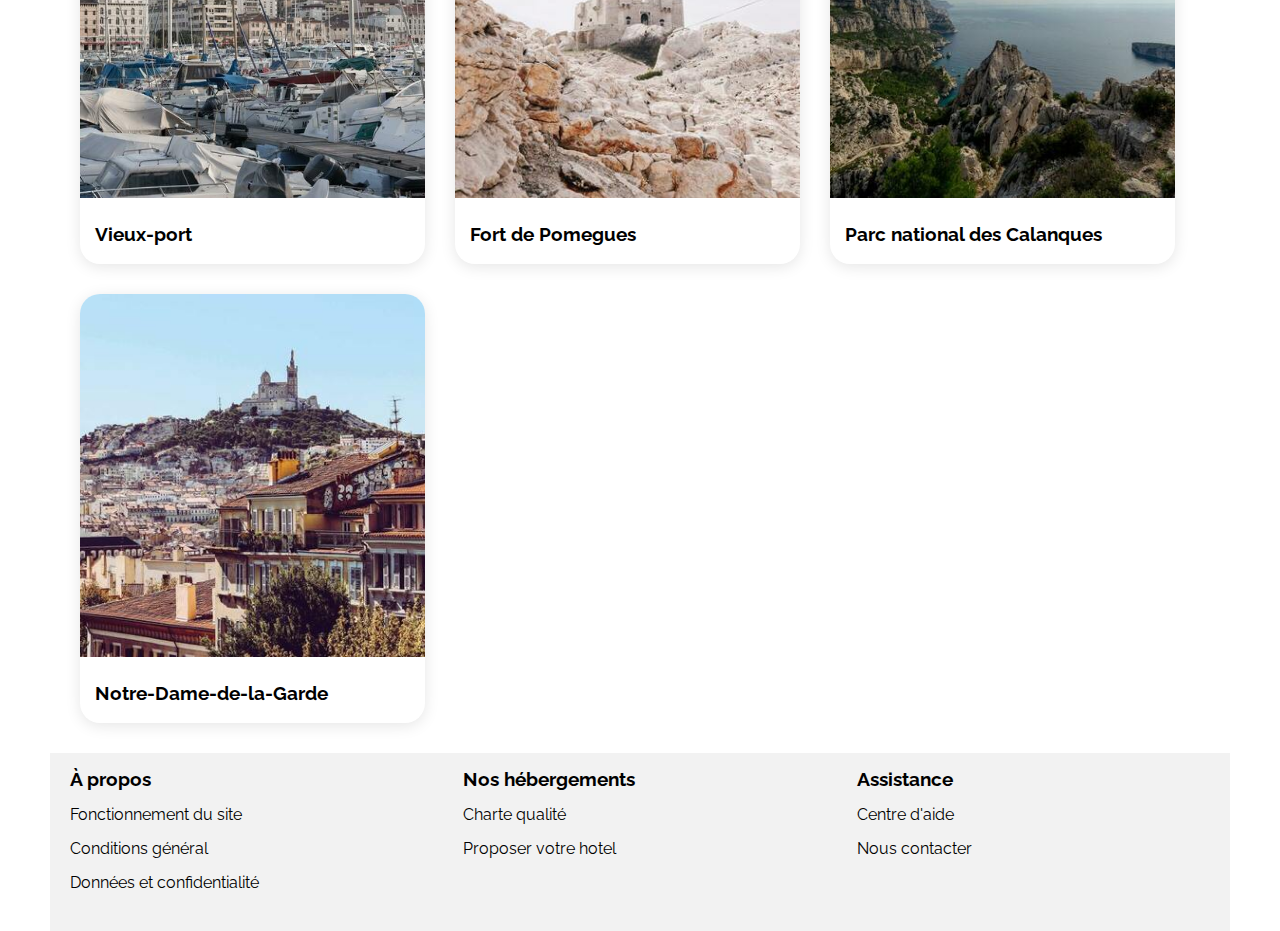
==== commit bb5d3450: "changement zones filtres" ====
--- a/assets/index.html
+++ b/assets/index.html
@@ -68,28 +68,28 @@
                      <h3>Filtres</h3>  
                 </div>
                 <div class="zonefiltres">
-                    <div class="filtre-economique">
+                    <div class="filtre">
                         <div class="filter-icon">
                             <i class="fa-solid fa-money-bill-wave"></i>
                         </div>
                         <span>Economique</span>
     
                     </div>
-                    <div class="filtre-familial">
+                    <div class="filtre">
                         <div class="filter-icon">
                             <i class="fa-solid fa-person"></i>
                         </div>
                         <span>Familial</span>
     
                     </div>
-                    <div class="filtre-romantique">
+                    <div class="filtre">
                         <div class="filter-icon">
                             <i class="fa-solid fa-heart"></i>
                         </div>
                         <span>Romantique</span>
     
                     </div>
-                    <div class="filtre-nos-pepites">
+                    <div class="filtre">
                         <div class="filter-icon">
                             <i class="fa-solid fa-fire"></i>
                         </div>
--- a/assets/style.css
+++ b/assets/style.css
@@ -55,33 +55,44 @@
 }
 
 .btn1 {
-    border-top: solid 2px #0065fc;
-    color: #0065fc;
     height: 35px;
     display: flex;
-    justify-content: center;
-    align-items: center;
+}
+
+.btn1:hover {
+    border-top: solid 3px;
+    border-color: #0065fc;
 }
 
 .btn1 .navlinks {
-    color: #0065fc;
     font-weight: 400;
     font-size: 16px;
+    color: black;
+    margin-top: 18px;
+}
+
+.btn2 .navlinks {
+    font-weight: 400;
+    font-size: 16px;
+    color: black;
+    margin-top: 18px;
+}
+
+.navlinks:hover {
+    color: #0065fc;
 }
 
 .btn2 {
     height: 35px;
     display: flex;
-    align-items: center;
-    justify-content: center;
-    padding-top: 5px;
-}
-
-.btn2 .navlinks {
-    color: black;
-    font-weight: 400;
-    font-size: 16px;
-}
+}
+
+.btn2:hover{
+    border-top: solid 3px;
+    border-color: #0065fc;
+}
+
+
 
 
 /* Style de la partie info */
@@ -175,6 +186,7 @@
 .zonefiltres {
     display: flex;
     flex-direction: row;
+    flex-wrap: wrap ;
     gap: 15px;
 }
 
@@ -184,57 +196,26 @@
     font-weight: 700;
 }
 
-.filtre-economique {
-    height: 50px;
-    width: 173px;
+.filtre {
     border: 2px solid #D9D9D9;
+    padding: 15px;
     border-radius:25px;
     display: flex;
-    justify-content: center;
-    align-items: center;
     gap: 10px;
-
-}
-
-.filtre-romantique{
-    height: 50px;
-    width: 173px;
-    border: 2px solid #D9D9D9;
-    border-radius:25px;
-    display: flex;
-    justify-content: center;
-    align-items: center;
-    gap: 10px;
-}
-
-.filtre-familial{
-    height: 50px;
-    width: 134px;
-    border: 2px solid #D9D9D9;
-    border-radius:25px;
-    display: flex;
-    justify-content: center;
-    align-items: center;
-    gap: 10px;
-}
-
-.filtre-nos-pepites{
-    height: 50px;
-    width: 173px;
-    border: 2px solid #D9D9D9;
-    border-radius:25px;
-    display: flex;
-    justify-content: center;
-    align-items: center;
-    gap: 10px;
-
-}
+}
+
 
 .filter-icon i {
     color: #0065fc;
     font-weight: 900;
 
 }
+
+.filtre:hover {
+    background-color: #deebff;
+}
+
+
 
 /* Style Info bar */
 
@@ -269,7 +250,6 @@
 }
 
 .hebergement-populaire section {
-    background-color: #F2F2F2;
     border-radius: 20px;
     padding: 30px;
     box-sizing: border-box;
@@ -307,6 +287,7 @@
 
 .hebergement {
     width: 65% ;
+    background-color: #F2F2F2;
 }
 
 .hebergements-cards {
@@ -359,6 +340,7 @@
 
 .populaires {
     width: 32%;
+    background-color: #F2F2F2;
 }
 
 .populaires-title {
@@ -406,47 +388,54 @@
 
 .activité {
     width: 100%;
+    display: flex;
+    flex-direction: column;
     gap: 30px;
-    padding: 30px;
     margin-top: 30px;
     margin-bottom: 30px;
-    display: flex;
-    flex-direction: column;
+}
+
+.activite-title {
+    padding-left: 30px;
 }
 
 .activite-cards {
     display: flex;
     flex-direction: row;
+    padding-left: 30px;
+    padding-right: 30px;
     gap: 30px;
 }
 
-.activite-cards .card {
-    width: 297.5px;
-    height: 439px;
-    background-color: white;
-    display: flex;
-    flex-direction: column;
-    border-radius: 20px;
-    box-shadow: 0px 3px 15px 0px rgba(0, 0, 0, 0.1);
-
+.activite-cards a {
+    width: 23%;
 }
 
 .activite-cards img {
-    width: 297.5px;
+    
+    width: 100%;
     height: 363px;
     border-top-left-radius: 20px;
     border-top-right-radius: 20px;
 }
 
+.activite-cards .card {
+    background-color: white;
+    display: flex;
+    flex-direction: column;
+    border-radius: 20px;
+    box-shadow: 0px 3px 15px 0px rgba(0, 0, 0, 0.1);
+
+}
+
 .activite-cards .card-content {
-    padding: 20px;
+    padding: 15px;
 }
 
 /* Style du footer */
 
 footer {
     width: 100%;
-    height: 163px;
     background-color:rgba(242, 242, 242, 1);
     display: flex;
     flex-direction: row;
@@ -475,10 +464,14 @@
 /* Medium devices (tablets, less/equal than 1024px) */
 @media screen and (max-width: 1024px) {
 
+.filter-bar {
+        flex-direction: column;
+        align-items: flex-start;
+        margin-bottom: 30px;
+}
 
 .hebergement-populaire {
     flex-direction: column;
-    width: 924px;
 }
 
 .hebergement {
@@ -486,7 +479,7 @@
 }
 
 .hebergements-card .card {
-    width: 268px;
+    width: 30.8%
 }
 
 .hebergements-card img {
@@ -516,16 +509,43 @@
 }
 
 .activite-cards .card {
-    width: 193.5px;
     height: 270px;
 }
+
+.activite-cards {
+    flex-wrap: nowrap;
+}
+
+
 .activite-cards img {
-    width: 193.5px;
     height: 172px;
 }
 
-
-}
+.activite-cards a {
+    width: 15%;
+}
+
+
+
+}
+@media screen and (max-width: 963px) {
+    .hebergements-cards a {
+        width: 48%;
+    }
+}
+
+@media screen and (max-width: 1410px) {
+
+    .activite-cards {
+        flex-wrap: wrap;
+    }
+
+    .activite-cards a {
+        width: 30.8%;
+    }
+
+}
+
 
 /*Petit ecran (telephones,plus petit ou egal a 764px ) */
 
@@ -555,15 +575,44 @@
 
     .btn1 {
         width: 50%;
+        justify-content: center;
+        align-items: center;
+        border-bottom: solid 3px;
+        border-color: #F2F2F2;
+        padding-bottom: 20px;
     }
 
     .btn2 {
         width: 50%;
-    }
+        justify-content: center;
+        align-items: center;
+        border-bottom: solid 3px;
+        border-color: #F2F2F2;
+        padding-bottom: 20px;
+
+    }
+
+    .btn1:hover {
+        border-bottom: solid 3px;
+        border-top: none;
+        border-color: #0065fc;
+        padding-bottom: 20px;
+    }
+    
+    .btn2:hover {
+        border-bottom: solid 3px;
+        border-top: none;
+        border-color: #0065fc;
+        padding-bottom: 20px;
+    }
+
+    
 
     .section-info {
+        margin-top: 30px;
         padding-left: 20px;
         padding-right: 20px;
+        gap: 30px;
     }
     
     .search-btn {
@@ -578,16 +627,74 @@
         flex-direction: column;
         align-items: flex-start;
         margin-bottom: 30px;
-    }
+        width: 100%;
+    }
+
+    .filtre {
+        width: 43%;
+    }
+
 
     .hebergement-populaire {
         width: 100%;
-    }
-
-}
-
-
-
+        flex-direction: column-reverse;
+    }
+
+    .populaires-cards {
+        flex-direction: column;
+    }
+
+    .populaires-cards a {
+        width: 100%;
+    }
+
+    .hebergement {
+        background-color: transparent;
+    }
+
+    .hebergements-cards {
+        gap: 15px;
+    }
+
+    .hebergements-cards a{
+        width: 48.5%;
+    }
+
+    .activite-cards {
+        flex-wrap: wrap;
+    }
+
+    .activite-cards a {
+        width: 47%;
+    }
+
+}
+
+
+@media screen and (max-width: 574px) {
+
+    .hebergements-cards a{
+        width: 100%;
+    }
+ 
+    .populaires-cards{
+        flex-direction: column;
+    }
+
+    .activite-cards {
+        flex-direction: column;
+    }
+    
+    .activite-cards a {
+        width: 100%;
+    }
+
+
+    footer {
+        flex-direction: column;
+    }
+
+}
 
 
 
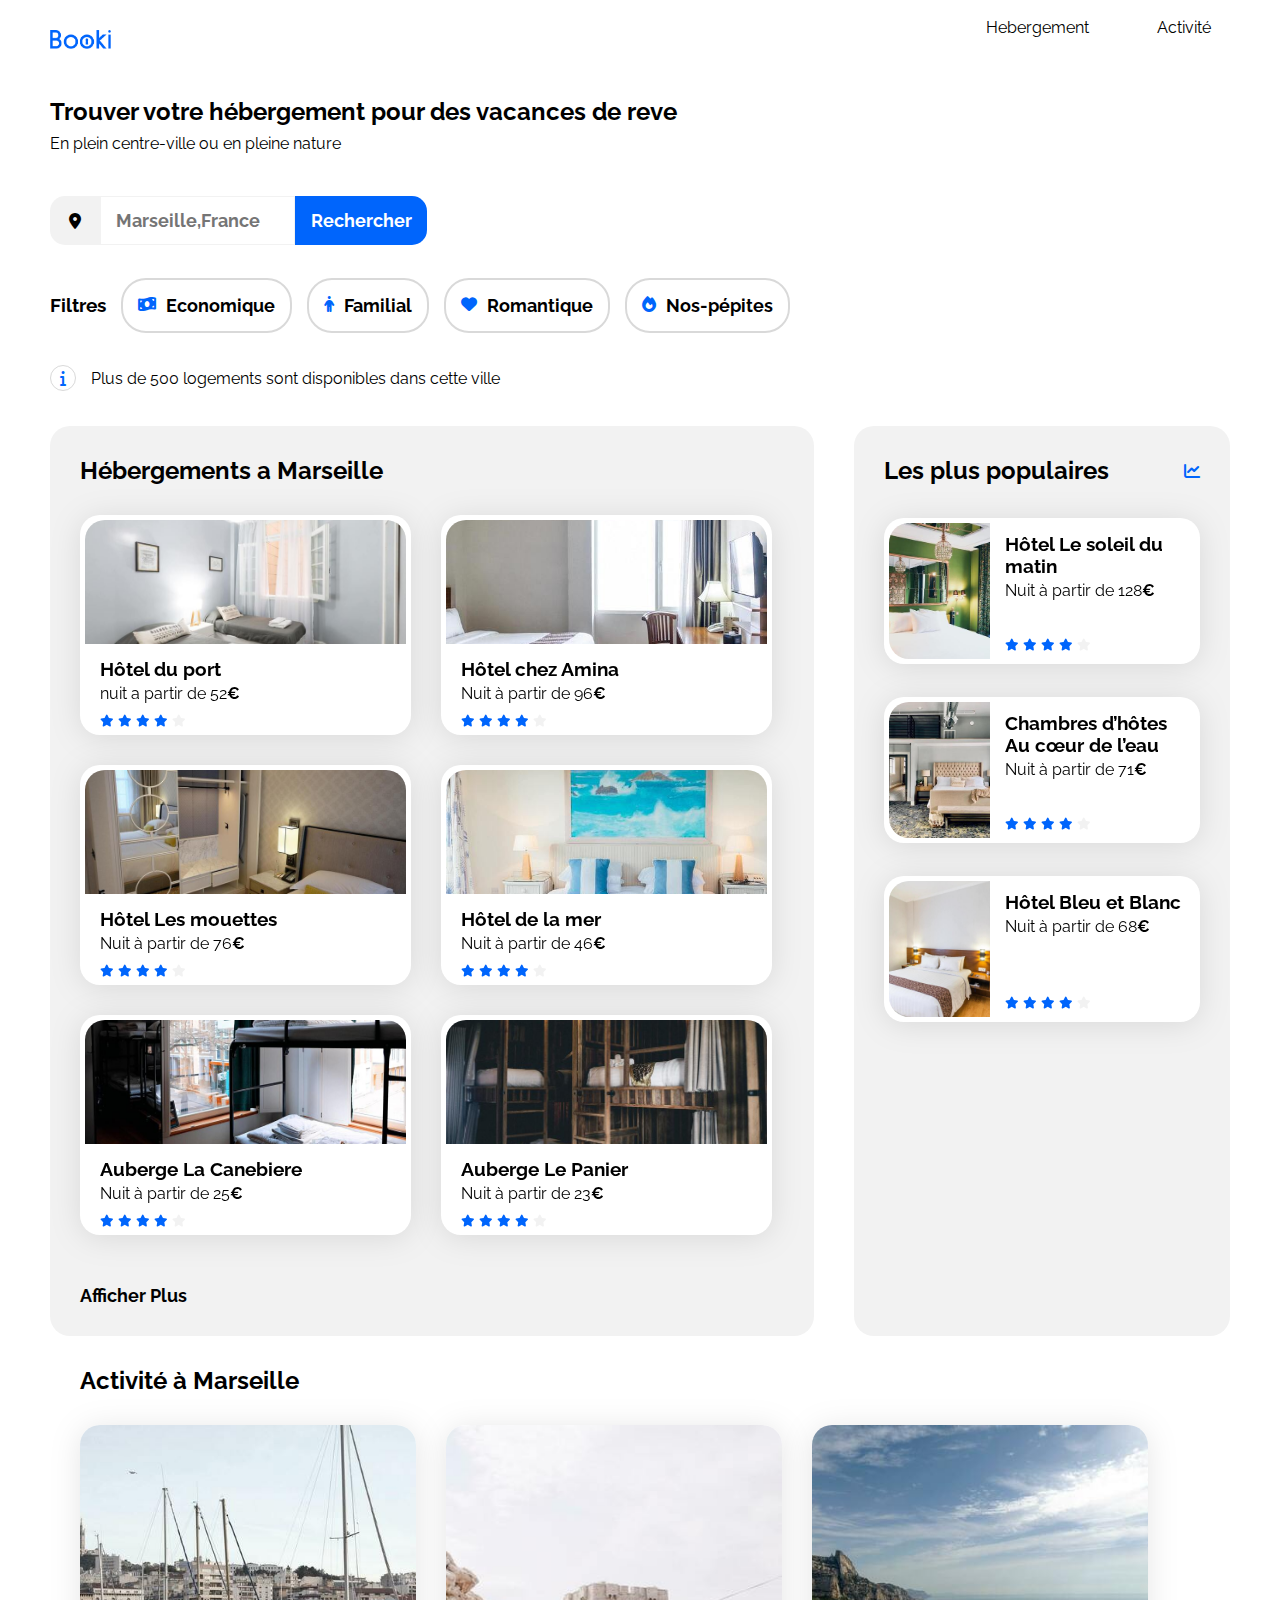
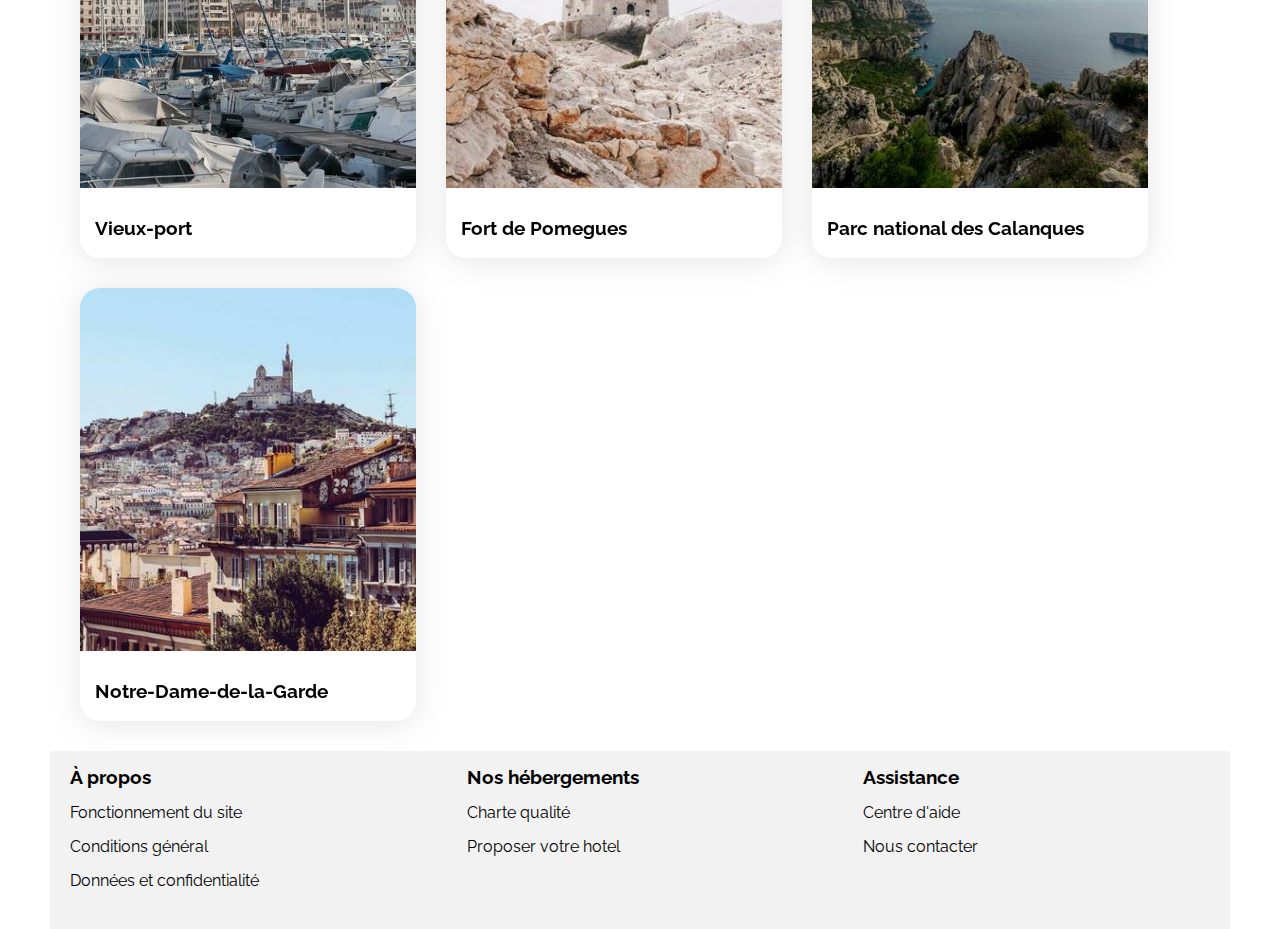
==== commit 48927c21: "nettoyer le code" ====
--- a/assets/index.html
+++ b/assets/index.html
@@ -33,7 +33,7 @@
                 <div class="button">
                     <div class="btn1">
                         <div class="underline-effect"></div>
-                        <a class="navlinks" href="#hebergement" data-active="true">Hebergement</a> 
+                        <a class="navlinks" href="#hebergement" data- active="true">Hebergement</a> 
                     </div>
                     <div class="btn2">
                         <a class="navlinks" href="#activité" data-active="false">Activité</a>
@@ -363,23 +363,25 @@
     <!-- section Footer--> 
 
         <footer>
-            <div class="zone">
-               <div class="zonetxt">
-                <h3>À propos</h3>
-                <a href="#">Fonctionnement du site</a>
-                <a href="#">Conditions général</a>
-                <a href="#">Données et confidentialité</a>
-               </div> 
-            </div>
-
-            <div class="zone">
-                <div class="zonetxt">
-                 <h3>Nos hébergements</h3>
-                 <a href="#">Charte qualité</a>
-                 <a href="#">Proposer votre hotel</a>
-                </div> 
-             </div>
-
+            <nav class="navfooter">
+                <div class="zone">
+                    <div class="zonetxt">
+                     <h3>À propos</h3>
+                     <a href="#">Fonctionnement du site</a>
+                     <a href="#">Conditions général</a>
+                     <a href="#">Données et confidentialité</a>
+                    </div> 
+                 </div>
+
+                 <div class="zone">
+                    <div class="zonetxt">
+                     <h3>Nos hébergements</h3>
+                     <a href="#">Charte qualité</a>
+                     <a href="#">Proposer votre hotel</a>
+                    </div> 
+                 </div>
+
+                 
              <div class="zone">
                 <div class="zonetxt">
                  <h3>Assistance</h3> 
@@ -387,6 +389,8 @@
                  <a href="#">Nous contacter</a>
                 </div> 
              </div>
+            
+            </nav>
         </footer>
     </div>
 </body>--- a/assets/style.css
+++ b/assets/style.css
@@ -12,22 +12,38 @@
 }
 
 .main-container{
-    width: 100%;
     max-width: 1440px;
     padding: 0 50px;
     box-sizing: border-box;
+}
+/* Partie commune */
+
+header,.main-container,.section-info,.activité,.filter-bar,.hebergement-populaire,.hebergements-card,.activite-cards img,.hebergements-cards img{
+    width: 100%;
+}
+
+header,.navbar,.button,.btn1,.btn2,.filter-bar,.zonefiltres,.info-bar,.hebergement-populaire,.hebergements-cards,.activite-cards,.navfooter{
+    display: flex;
+    flex-direction: row;
+}
+
+.section-info,.card-content,.zonetxt,.activité,.main-container {
     display: flex;
     flex-direction: column;
 }
 
+.zonetxt a, .zonefiltres a ,.card-subtitle,.card-title,.filter-bar span,.navlinks,.mapicon i{
+    color: black;
+}
+
+.headline p,.navlinks,.filter-bar span,.zonetxt a,.zonefiltres a{
+    font-size: 16px;
+}
 
 /* style du header */
 header {
-    width: 100%;
     max-width: 1440px;
     height: 97px;
-    display: flex;
-    flex-direction: row;
     justify-content: space-between;
 }
 
@@ -38,43 +54,29 @@
 }
 
 .navbar {
-    display: flex;
     justify-content:flex-end;
     width: 344px;
     height: 35px;
-
 }
 
 .button {
-    display: flex;
-    flex-direction: row;
     align-items: center;
     width: 244px;
     height: 35px;
     gap: 68px;
 }
 
-.btn1 {
+.btn1,.btn2 {
     height: 35px;
-    display: flex;
-}
-
-.btn1:hover {
+}
+
+.btn1:hover,.btn2:hover {
     border-top: solid 3px;
     border-color: #0065fc;
 }
 
-.btn1 .navlinks {
+.navlinks {
     font-weight: 400;
-    font-size: 16px;
-    color: black;
-    margin-top: 18px;
-}
-
-.btn2 .navlinks {
-    font-weight: 400;
-    font-size: 16px;
-    color: black;
     margin-top: 18px;
 }
 
@@ -82,30 +84,13 @@
     color: #0065fc;
 }
 
-.btn2 {
-    height: 35px;
-    display: flex;
-}
-
-.btn2:hover{
-    border-top: solid 3px;
-    border-color: #0065fc;
-}
-
-
-
-
-/* Style de la partie info */
+ /* Style de la partie info */
 
 .section-info {
-    display: flex;
-    flex-direction: column;
     gap: 35px;
-    width: 100%;
 }
 
 .headline p {
-    font-size: 16px;
     font-weight: 400;
     line-height: 35px;
 }
@@ -113,6 +98,7 @@
 /* Style de la section recherche */
 form {
     display: flex;
+    width:100%;
 }
 
 .search-input {
@@ -143,7 +129,8 @@
     width:  49px;
     height: 49px;
     border: 1px;
-    border-radius: 15px;
+    border-top-right-radius: 15px;
+    border-bottom-right-radius: 15px;
     background-color: #0065fc;
     display: none;
     justify-content: center;
@@ -167,31 +154,20 @@
     border-bottom-left-radius: 15px;
     background-color: #F2F2F2;
 }
-
-.mapicon i {
-    color: black;
-}
-
 /* Style de la section filtres */
 
 .filter-bar {
     height: 50px;
-    width: 100%;
     gap: 15px;
-    display: flex;
-    flex-direction: row;
     align-items: center;
 }
 
-.zonefiltres {
-    display: flex;
-    flex-direction: row;
+.zonefiltres { 
     flex-wrap: wrap ;
     gap: 15px;
 }
 
 .filter-bar span {
-    color: black;
     font-size: 18px;
     font-weight: 700;
 }
@@ -220,8 +196,6 @@
 /* Style Info bar */
 
 .info-bar {
- display: flex;
- flex-direction: row;
  align-items: center;
  gap: 15px;
  margin-bottom: 35px;
@@ -244,9 +218,7 @@
 /* Hebergement et populaire */
 
 .hebergement-populaire {
-    display: flex;
     gap: 40px;
-    width: 100%;
 }
 
 .hebergement-populaire section {
@@ -258,9 +230,12 @@
 
 .hebergement-populaire .card-subtitle {
     margin: 0%;
-    color: black;
-}
-
+}
+.card {
+    border-radius: 20px;
+    filter: drop-shadow(0px 3px 15px rgba(0, 0, 0, 0.1));
+    background-color: white;
+}
 .card img {
     object-fit: cover;
 }
@@ -280,7 +255,6 @@
 .card-title {
     margin-top: 10px;
     margin-bottom: 4px;
-    color: black;
 }
 
 /* Hebergement*/
@@ -291,11 +265,8 @@
 }
 
 .hebergements-cards {
-    display: flex;
-    flex-direction: row;
     flex-wrap: wrap;
     gap: 30px;
-    width: 100%;
     margin-top: 30px;
 }
 
@@ -304,30 +275,19 @@
 }
 
 .hebergements-cards .card {
-    display: flex;
-    flex-direction: column;
-    border-radius: 20px;
     padding: 5px;
-    filter: drop-shadow(0px 3px 15px rgba(0, 0, 0, 0.1));
-    background-color: white;
 }
 
 .hebergements-cards img {
-    width: 100%;
     height: 124px;
     border-top-left-radius: 20px;
     border-top-right-radius: 20px;
 }
 
 .hebergements-cards .card-content {
-    display: flex;
-    flex-direction: column;
     padding-left: 15px;
     gap: 8px;
 }
-
-
-
 
 .Affichertxt {
     font-size: 18px;
@@ -352,10 +312,7 @@
 .populaires-cards .card {
     display: flex;
     margin-top: 33px;
-    background-color: white;
-    border-radius: 20px;
     padding: 5px;
-    filter: drop-shadow(0px 3px 15px rgba(0, 0, 0, 0.1));
 }
 
 .populaires-cards img {
@@ -368,8 +325,6 @@
 .populaires-cards .card-content {
     width: 67%;
     padding-left: 15px;
-    display: flex;
-    flex-direction: column;
     justify-content: space-between;
     box-sizing: border-box;
 }
@@ -388,8 +343,6 @@
 
 .activité {
     width: 100%;
-    display: flex;
-    flex-direction: column;
     gap: 30px;
     margin-top: 30px;
     margin-bottom: 30px;
@@ -400,8 +353,6 @@
 }
 
 .activite-cards {
-    display: flex;
-    flex-direction: row;
     padding-left: 30px;
     padding-right: 30px;
     gap: 30px;
@@ -412,21 +363,11 @@
 }
 
 .activite-cards img {
-    
-    width: 100%;
     height: 363px;
     border-top-left-radius: 20px;
     border-top-right-radius: 20px;
 }
 
-.activite-cards .card {
-    background-color: white;
-    display: flex;
-    flex-direction: column;
-    border-radius: 20px;
-    box-shadow: 0px 3px 15px 0px rgba(0, 0, 0, 0.1);
-
-}
 
 .activite-cards .card-content {
     padding: 15px;
@@ -435,33 +376,72 @@
 /* Style du footer */
 
 footer {
-    width: 100%;
     background-color:rgba(242, 242, 242, 1);
-    display: flex;
-    flex-direction: row;
-}
-
+}
+
+.navfooter {
+    padding-top: 15px;
+    padding-left: 20px;
+    gap: 30px;
+}
 .zone {
     width: 446.67px;
     height: 163px;
-    padding-left: 20px;
-    padding-top: 15px;
 }
 .zonetxt  {
     padding-left: 0%;
-    display: flex;
-    flex-direction: column;
     gap: 15px;
 }
 .zonetxt a {
-    font-size: 16px;
     font-weight: 400;
-    color: black;
-}
+}
+
 
 /* Version responsive (media queries) */
 
-/* Medium devices (tablets, less/equal than 1024px) */
+@media screen and (max-width: 1422px) and (min-width: 1025px){
+    .hebergements-cards a {
+        width: 47%;
+    }
+
+}
+
+
+@media screen and (max-width: 1410px) {
+
+    .activite-cards {
+        flex-wrap: wrap;
+    }
+
+    .activite-cards a {
+        width: 30%;
+    }
+
+}
+@media screen and (max-width: 1122px) {
+    .activite-cards .card {
+        height: 270px;
+    }
+    
+    .activite-cards {
+        flex-wrap: nowrap;
+    }
+    
+    
+    .activite-cards img {
+        height: 172px;
+    }
+    
+    .activite-cards a {
+        width: 25%;
+    }
+    
+}
+
+
+
+/* Medium devices (less/equal than 1024px) */
+
 @media screen and (max-width: 1024px) {
 
 .filter-bar {
@@ -474,16 +454,12 @@
     flex-direction: column;
 }
 
-.hebergement {
+.hebergement,.hebergements-card img {
     width: 100%;
 }
 
-.hebergements-card .card {
+.hebergements-card a {
     width: 30.8%
-}
-
-.hebergements-card img {
-    width: 100%;
 }
 
 .populaires {
@@ -508,48 +484,46 @@
     font-size: 13px;
 }
 
-.activite-cards .card {
-    height: 270px;
-}
-
-.activite-cards {
-    flex-wrap: nowrap;
-}
-
-
-.activite-cards img {
-    height: 172px;
-}
-
-.activite-cards a {
-    width: 15%;
-}
-
-
-
-}
+}
+
+
+
 @media screen and (max-width: 963px) {
-    .hebergements-cards a {
-        width: 48%;
-    }
-}
-
-@media screen and (max-width: 1410px) {
+    .hebergements-cards  {
+        gap: 25px;
+    }
+}
+
+@media screen and (max-width: 920px){
 
     .activite-cards {
         flex-wrap: wrap;
     }
 
     .activite-cards a {
-        width: 30.8%;
-    }
-
-}
-
-
-/*Petit ecran (telephones,plus petit ou egal a 764px ) */
-
-@media screen and (max-width: 764px) {
+        width: 30%;
+    }
+
+    .hebergements-cards {
+        gap: 30px;
+    }
+
+    .hebergements-cards a {
+        width: 47%;
+    }
+
+}
+
+@media screen and (max-width: 780px) {
+    .filter-bar{
+        margin-bottom: 95px;
+    }
+}
+
+
+/*Ecran de tablettes (tablettes,plus petit ou egal a 768px ) */
+
+@media screen and (max-width: 768px) {
 
     .main-container {
         padding: 0;
@@ -573,7 +547,7 @@
         gap: 0%;
     }
 
-    .btn1 {
+    .btn1,.btn2 {
         width: 50%;
         justify-content: center;
         align-items: center;
@@ -582,31 +556,12 @@
         padding-bottom: 20px;
     }
 
-    .btn2 {
-        width: 50%;
-        justify-content: center;
-        align-items: center;
-        border-bottom: solid 3px;
-        border-color: #F2F2F2;
-        padding-bottom: 20px;
-
-    }
-
-    .btn1:hover {
+    .btn1:hover,.btn2:hover {
         border-bottom: solid 3px;
         border-top: none;
         border-color: #0065fc;
         padding-bottom: 20px;
     }
-    
-    .btn2:hover {
-        border-bottom: solid 3px;
-        border-top: none;
-        border-color: #0065fc;
-        padding-bottom: 20px;
-    }
-
-    
 
     .section-info {
         margin-top: 30px;
@@ -614,6 +569,14 @@
         padding-right: 20px;
         gap: 30px;
     }
+
+    .search {
+        margin-right: 20px;
+    }
+
+    .search-input {
+        width: 80%;
+    }
     
     .search-btn {
         display: none;
@@ -630,8 +593,18 @@
         width: 100%;
     }
 
+    .zonefiltres {
+        margin-left: 20px;
+        margin-right: 20px;
+    }
+
     .filtre {
         width: 43%;
+        justify-content: center;
+    }
+
+    .info-bar {
+        margin-top: 65px;
     }
 
 
@@ -668,6 +641,20 @@
         width: 47%;
     }
 
+    .activite-cards img {
+        height: 200px;
+    }
+
+}
+
+@media screen and (max-width: 647px) {
+    .filtre {
+        width: 38%;
+    }
+
+    .search-input {
+        width:75%;
+    }
 }
 
 
@@ -677,11 +664,7 @@
         width: 100%;
     }
  
-    .populaires-cards{
-        flex-direction: column;
-    }
-
-    .activite-cards {
+    .populaires-cards,footer,.activite-cards{
         flex-direction: column;
     }
     
@@ -689,73 +672,46 @@
         width: 100%;
     }
 
-
-    footer {
+    .activite-cards img {
+        height: 200px;
+    }
+
+    .navfooter{
         flex-direction: column;
-    }
-
-}
-
-
-
-
-
-
-/* Petit ecran (telephones,plus petit ou egal a 375px ) 
-
-@media screen and (max-width: 375px) {
-
-    .main-container {
-        padding: 0;
-    }
-
-    header {
-        flex-direction: column;
-        align-items: center;
-        margin-bottom: 30px;
-    }
-
-    .navbar {
-        width: 100%
-    }
-
-    .button {
-        width: 100%;
         gap: 0;
     }
 
-    .btn1 {
-        border-bottom: solid 2px #0065fc;
-        border-top: none;
-        width: 50%;
-    }
-
-    .btn2 {
-        border-bottom: solid 2px #F2F2F2;
-        width: 50%;
+}
+
+@media screen and (max-width: 445px){
+    .filtre {
+        width: 37%;
     }
 
     .section-info {
-        padding-left: 20px;
-        padding-right: 20px;
-    }
-
-    .search-btn {
-        display: none;
-    }
-
-    .search-btn-phone {
-        display: flex;
-    }
-
+        padding-left: 10px;
+    }
+}
+/* Petit ecran (telephones,plus petit ou egal a 365px ) */
+@media screen and (max-width: 405px) {
+
+.filter-bar {
+    margin-bottom: 160px;
+}
+.zonefiltres {
+    gap: 10px;
+}
+
+.filtre {
+    width: 80%;
+}
+  
+} 
+@media screen and (max-width: 320px) {
     .search-input {
-        width: 236px;
-    }
-
-    .filter-bar {
-        flex-direction: column;
-    }
-
-
-  
-}  */+        width: 160px;
+    }
+    .search {
+        margin-left: 10px;
+    }
+}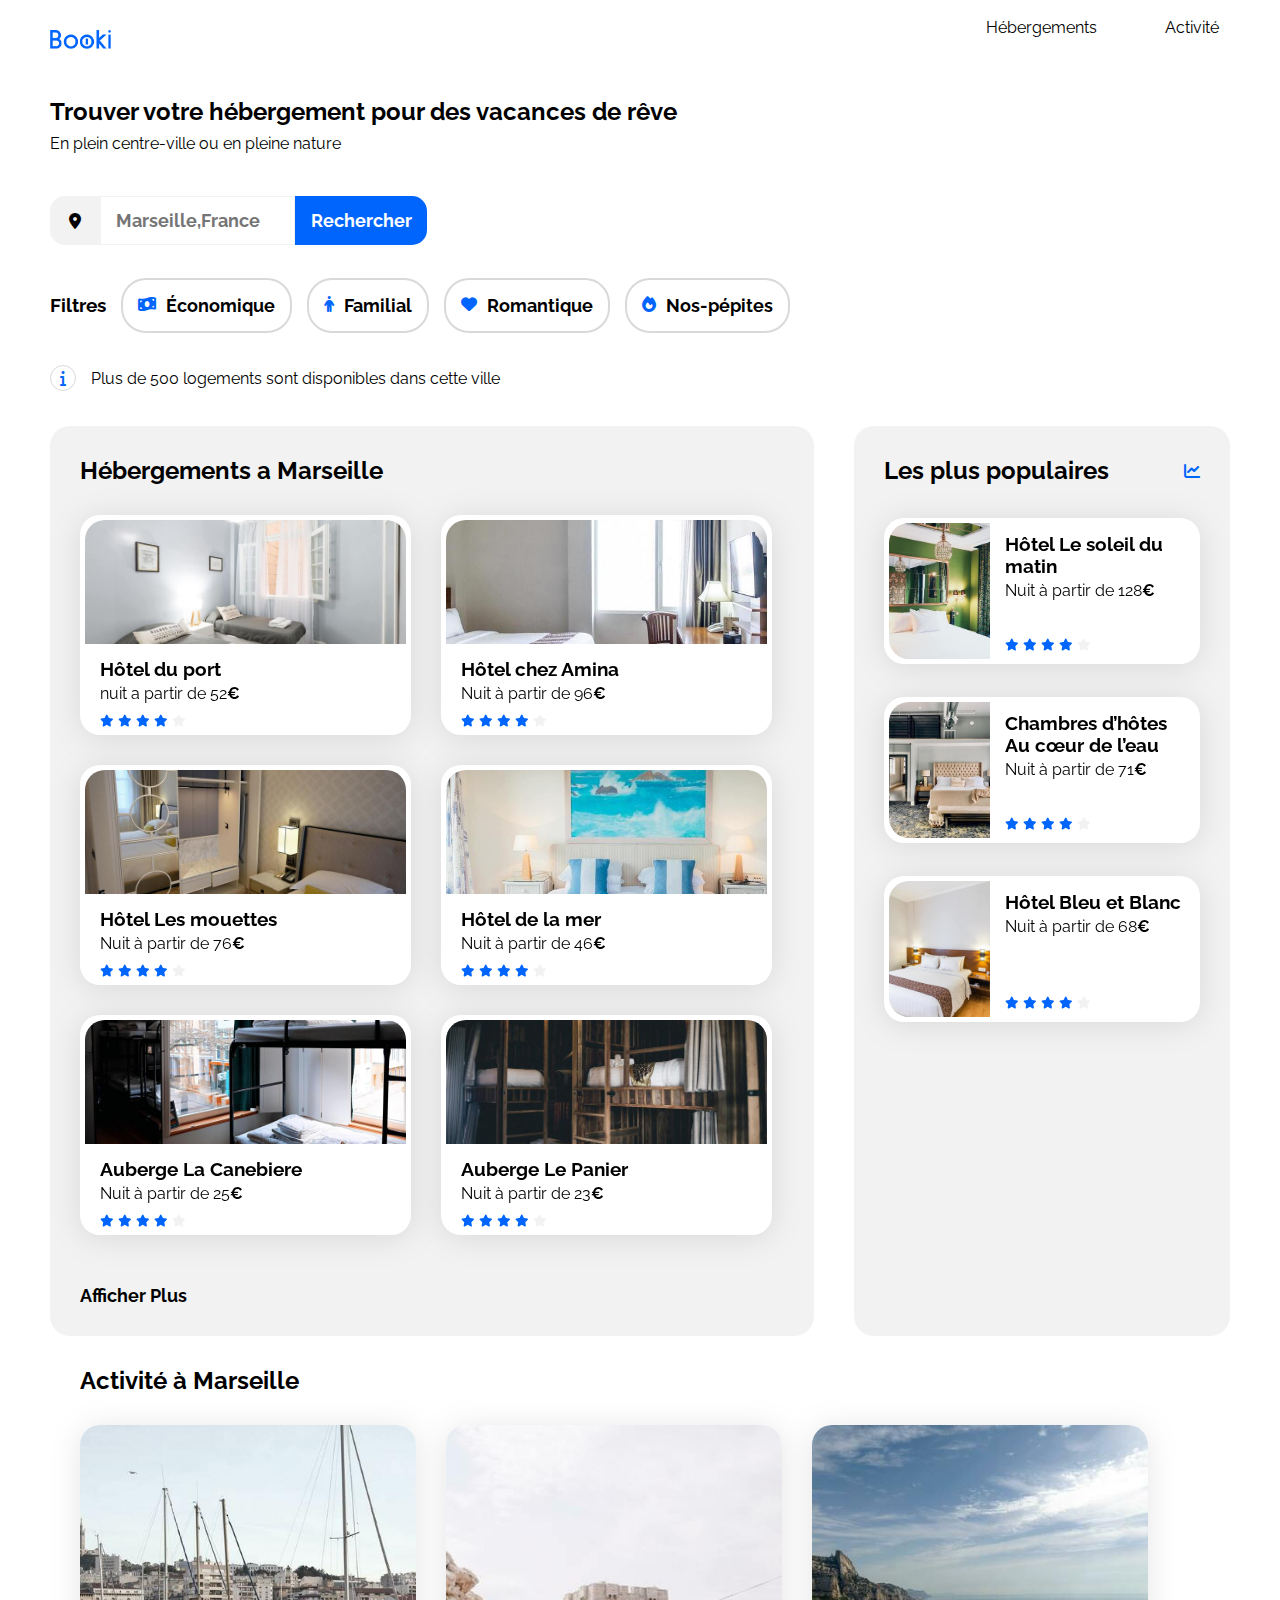
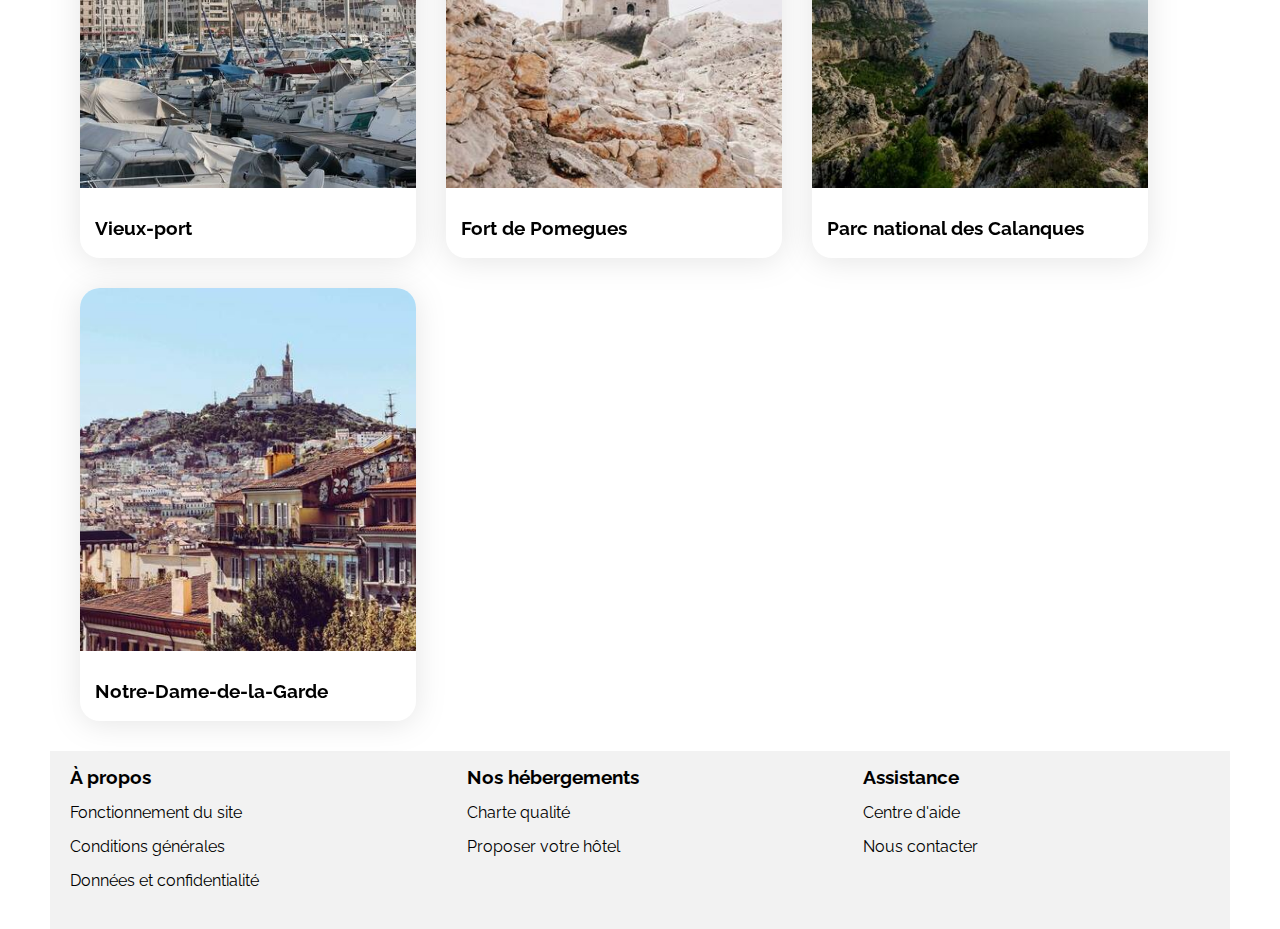
==== commit 30cc1e8d: "ajout des accents" ====
--- a/assets/index.html
+++ b/assets/index.html
@@ -33,7 +33,7 @@
                 <div class="button">
                     <div class="btn1">
                         <div class="underline-effect"></div>
-                        <a class="navlinks" href="#hebergement" data- active="true">Hebergement</a> 
+                        <a class="navlinks" href="#hebergement" data- active="true">Hébergements</a> 
                     </div>
                     <div class="btn2">
                         <a class="navlinks" href="#activité" data-active="false">Activité</a>
@@ -48,7 +48,7 @@
         
         <section class="section-info">
             <div class="headline">
-                <h2>Trouver votre hébergement pour des vacances de reve</h2>
+                <h2>Trouver votre hébergement pour des vacances de rêve</h2>
                 <p>En plein centre-ville ou en pleine nature</p>
              </div>
 
@@ -72,7 +72,7 @@
                         <div class="filter-icon">
                             <i class="fa-solid fa-money-bill-wave"></i>
                         </div>
-                        <span>Economique</span>
+                        <span>Économique</span>
     
                     </div>
                     <div class="filtre">
@@ -368,7 +368,7 @@
                     <div class="zonetxt">
                      <h3>À propos</h3>
                      <a href="#">Fonctionnement du site</a>
-                     <a href="#">Conditions général</a>
+                     <a href="#">Conditions générales</a>
                      <a href="#">Données et confidentialité</a>
                     </div> 
                  </div>
@@ -377,7 +377,7 @@
                     <div class="zonetxt">
                      <h3>Nos hébergements</h3>
                      <a href="#">Charte qualité</a>
-                     <a href="#">Proposer votre hotel</a>
+                     <a href="#">Proposer votre hôtel</a>
                     </div> 
                  </div>
 
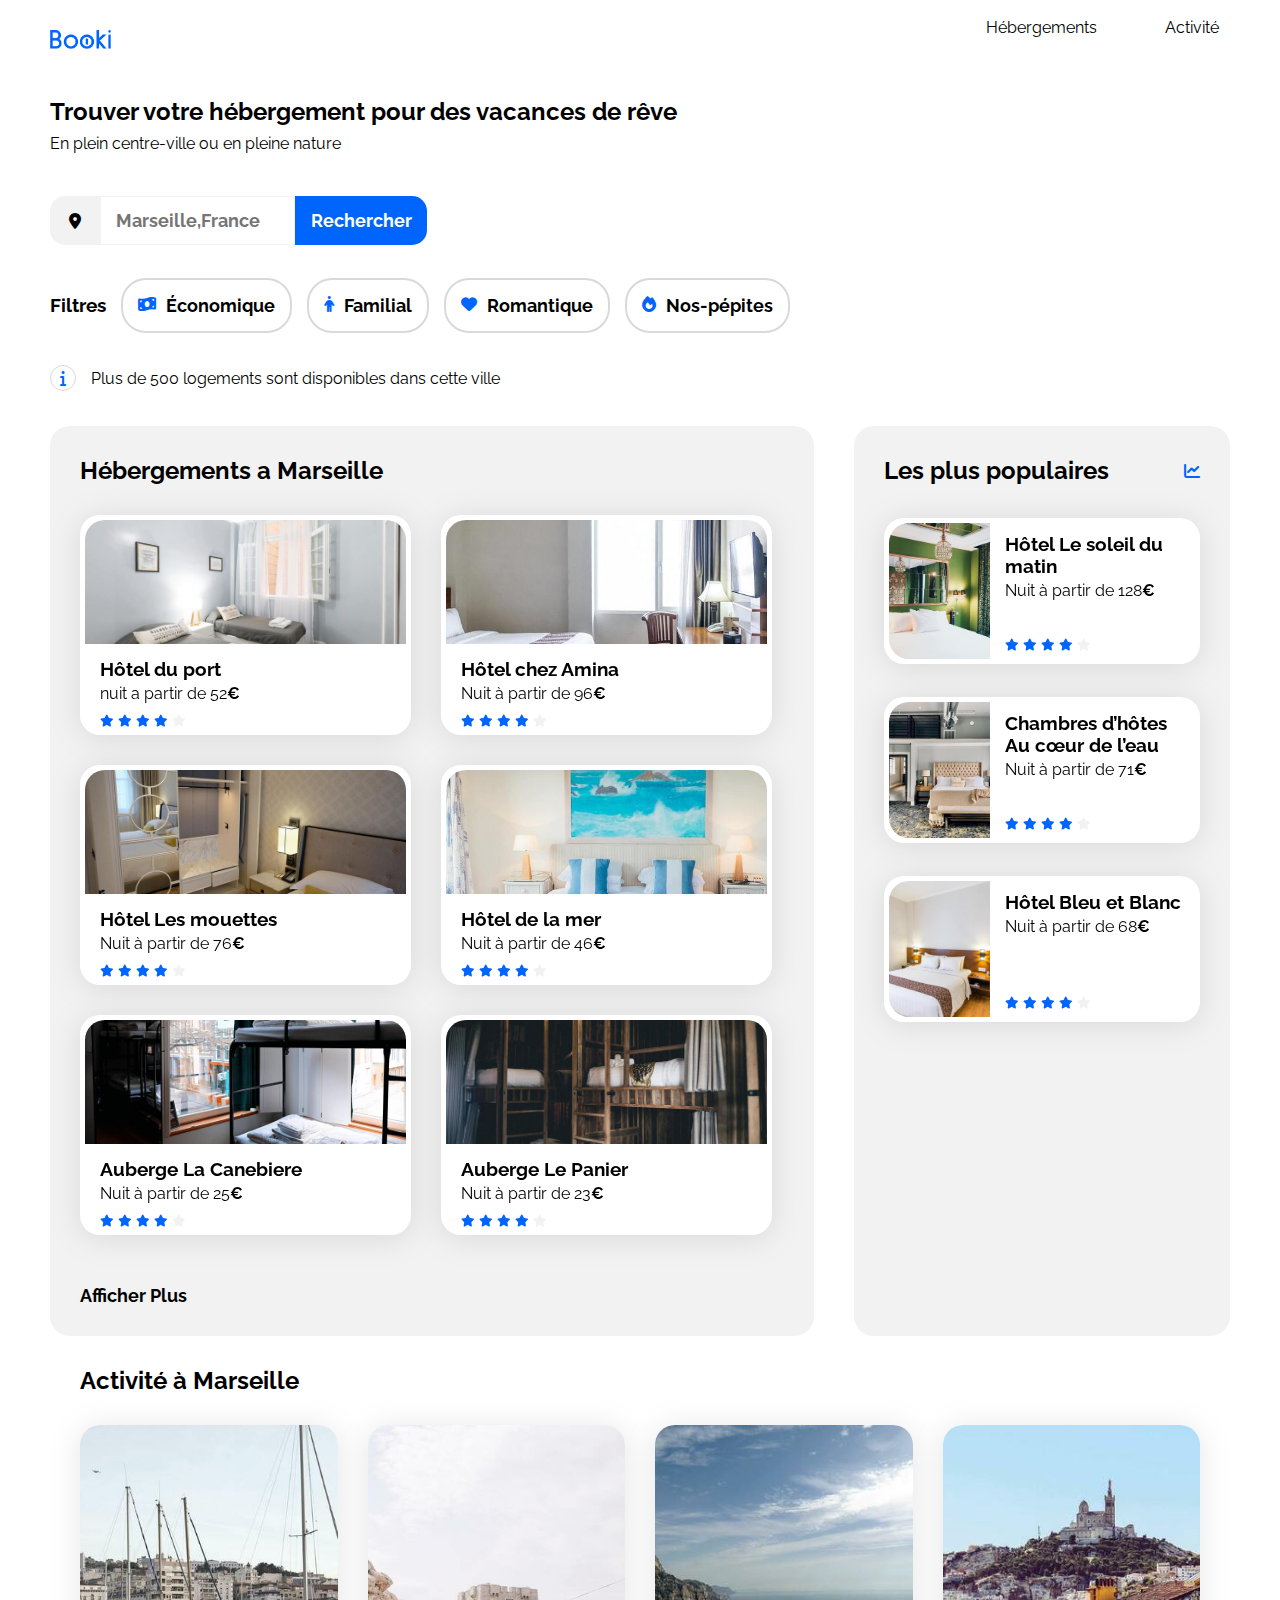
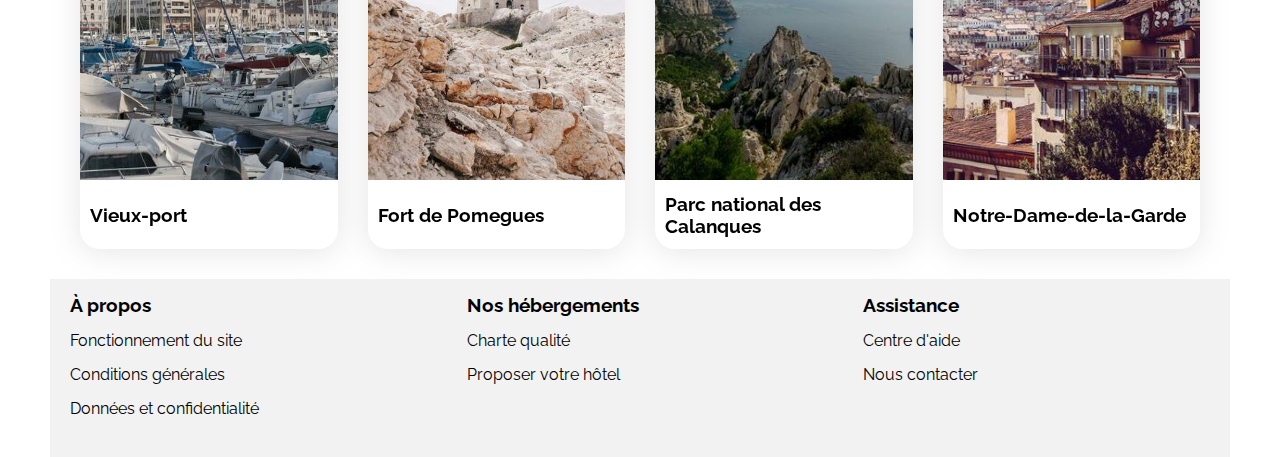
==== commit 8ba0adb0: "correction bug" ====
--- a/assets/index.html
+++ b/assets/index.html
@@ -33,10 +33,10 @@
                 <div class="button">
                     <div class="btn1">
                         <div class="underline-effect"></div>
-                        <a class="navlinks" href="#hebergement" data- active="true">Hébergements</a> 
+                        <a class="navlinks" href="#hebergement" >Hébergements</a> 
                     </div>
                     <div class="btn2">
-                        <a class="navlinks" href="#activité" data-active="false">Activité</a>
+                        <a class="navlinks" href="#activité" >Activité</a>
                     </div> 
                 </div>
             </nav>
--- a/assets/style.css
+++ b/assets/style.css
@@ -191,8 +191,6 @@
     background-color: #deebff;
 }
 
-
-
 /* Style Info bar */
 
 .info-bar {
@@ -256,7 +254,6 @@
     margin-top: 10px;
     margin-bottom: 4px;
 }
-
 /* Hebergement*/
 
 .hebergement {
@@ -294,8 +291,6 @@
     font-weight: 700;
     margin-top: 50px;
 }
-
-
 /* Populaire */
 
 .populaires {
@@ -363,16 +358,17 @@
 }
 
 .activite-cards img {
-    height: 363px;
+    height: 355px;
     border-top-left-radius: 20px;
     border-top-right-radius: 20px;
 }
-
-
 .activite-cards .card-content {
-    padding: 15px;
-}
-
+    height: 55px;
+    justify-content: center;
+    padding-left: 10px;
+    padding-bottom: 10px;
+}
+ 
 /* Style du footer */
 
 footer {
@@ -406,18 +402,6 @@
 
 }
 
-
-@media screen and (max-width: 1410px) {
-
-    .activite-cards {
-        flex-wrap: wrap;
-    }
-
-    .activite-cards a {
-        width: 30%;
-    }
-
-}
 @media screen and (max-width: 1122px) {
     .activite-cards .card {
         height: 270px;
@@ -429,7 +413,7 @@
     
     
     .activite-cards img {
-        height: 172px;
+        height: 190px;
     }
     
     .activite-cards a {
@@ -437,10 +421,7 @@
     }
     
 }
-
-
-
-/* Medium devices (less/equal than 1024px) */
+/* (less/equal than 1024px) */
 
 @media screen and (max-width: 1024px) {
 
@@ -520,8 +501,22 @@
     }
 }
 
-
-/*Ecran de tablettes (tablettes,plus petit ou egal a 768px ) */
+@media screen and (max-width: 772px){
+    .activite-cards {
+        flex-wrap: wrap;
+    }
+
+    .activite-cards a {
+        width: 47%;
+    }
+
+    .activite-cards img {
+        height: 200px;
+    }
+}
+
+
+/*Ecran téléphone (plus petit ou egal a 768px ) */
 
 @media screen and (max-width: 768px) {
 
@@ -633,18 +628,7 @@
         width: 48.5%;
     }
 
-    .activite-cards {
-        flex-wrap: wrap;
-    }
-
-    .activite-cards a {
-        width: 47%;
-    }
-
-    .activite-cards img {
-        height: 200px;
-    }
-
+    
 }
 
 @media screen and (max-width: 647px) {
@@ -692,7 +676,7 @@
         padding-left: 10px;
     }
 }
-/* Petit ecran (telephones,plus petit ou egal a 365px ) */
+/* (plus petit ou egal a 365px ) */
 @media screen and (max-width: 405px) {
 
 .filter-bar {
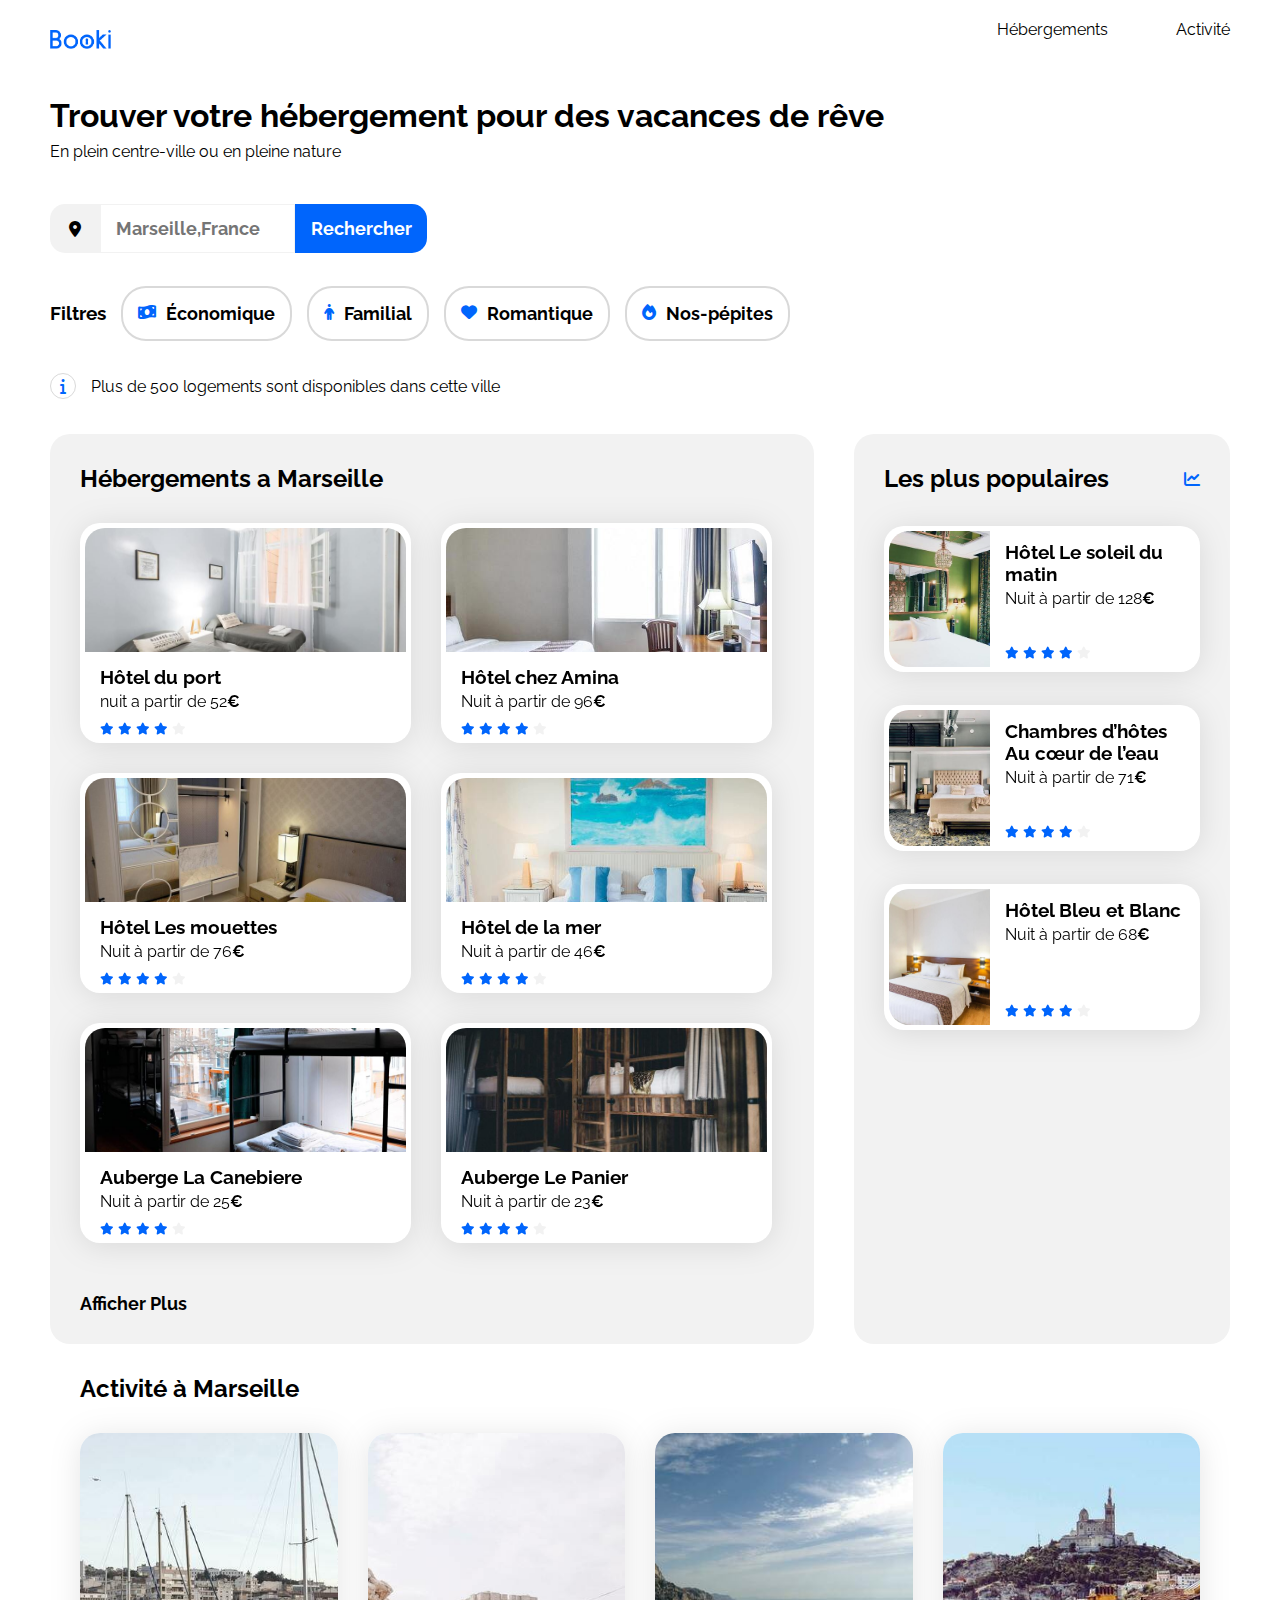
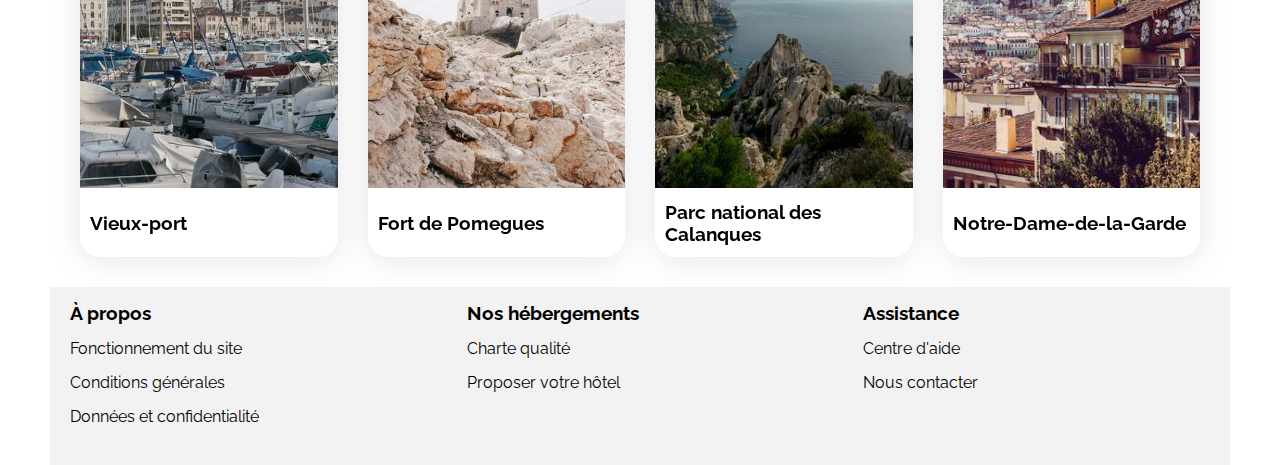
==== commit 5e8459e3: "bug" ====
--- a/assets/index.html
+++ b/assets/index.html
@@ -48,11 +48,11 @@
         
         <section class="section-info">
             <div class="headline">
-                <h2>Trouver votre hébergement pour des vacances de rêve</h2>
+                <h1>Trouver votre hébergement pour des vacances de rêve</h1>
                 <p>En plein centre-ville ou en pleine nature</p>
              </div>
 
-            <div class="search">
+            <div class="search"> 
                 <form action="#">
                     <div class="mapicon">
                         <i class="fa-solid fa-location-dot"></i>
@@ -80,21 +80,18 @@
                             <i class="fa-solid fa-person"></i>
                         </div>
                         <span>Familial</span>
-    
                     </div>
                     <div class="filtre">
                         <div class="filter-icon">
                             <i class="fa-solid fa-heart"></i>
                         </div>
                         <span>Romantique</span>
-    
                     </div>
                     <div class="filtre">
                         <div class="filter-icon">
                             <i class="fa-solid fa-fire"></i>
                         </div>
                         <span>Nos-pépites</span>
-    
                     </div> 
                 </div>
             </div>
--- a/assets/style.css
+++ b/assets/style.css
@@ -61,13 +61,14 @@
 
 .button {
     align-items: center;
-    width: 244px;
     height: 35px;
     gap: 68px;
 }
 
 .btn1,.btn2 {
     height: 35px;
+    border-top: solid 3px;
+    border-color: transparent;
 }
 
 .btn1:hover,.btn2:hover {
@@ -546,8 +547,7 @@
         width: 50%;
         justify-content: center;
         align-items: center;
-        border-bottom: solid 3px;
-        border-color: #F2F2F2;
+        border-bottom: solid 3px #D9D9D9;
         padding-bottom: 20px;
     }
 
